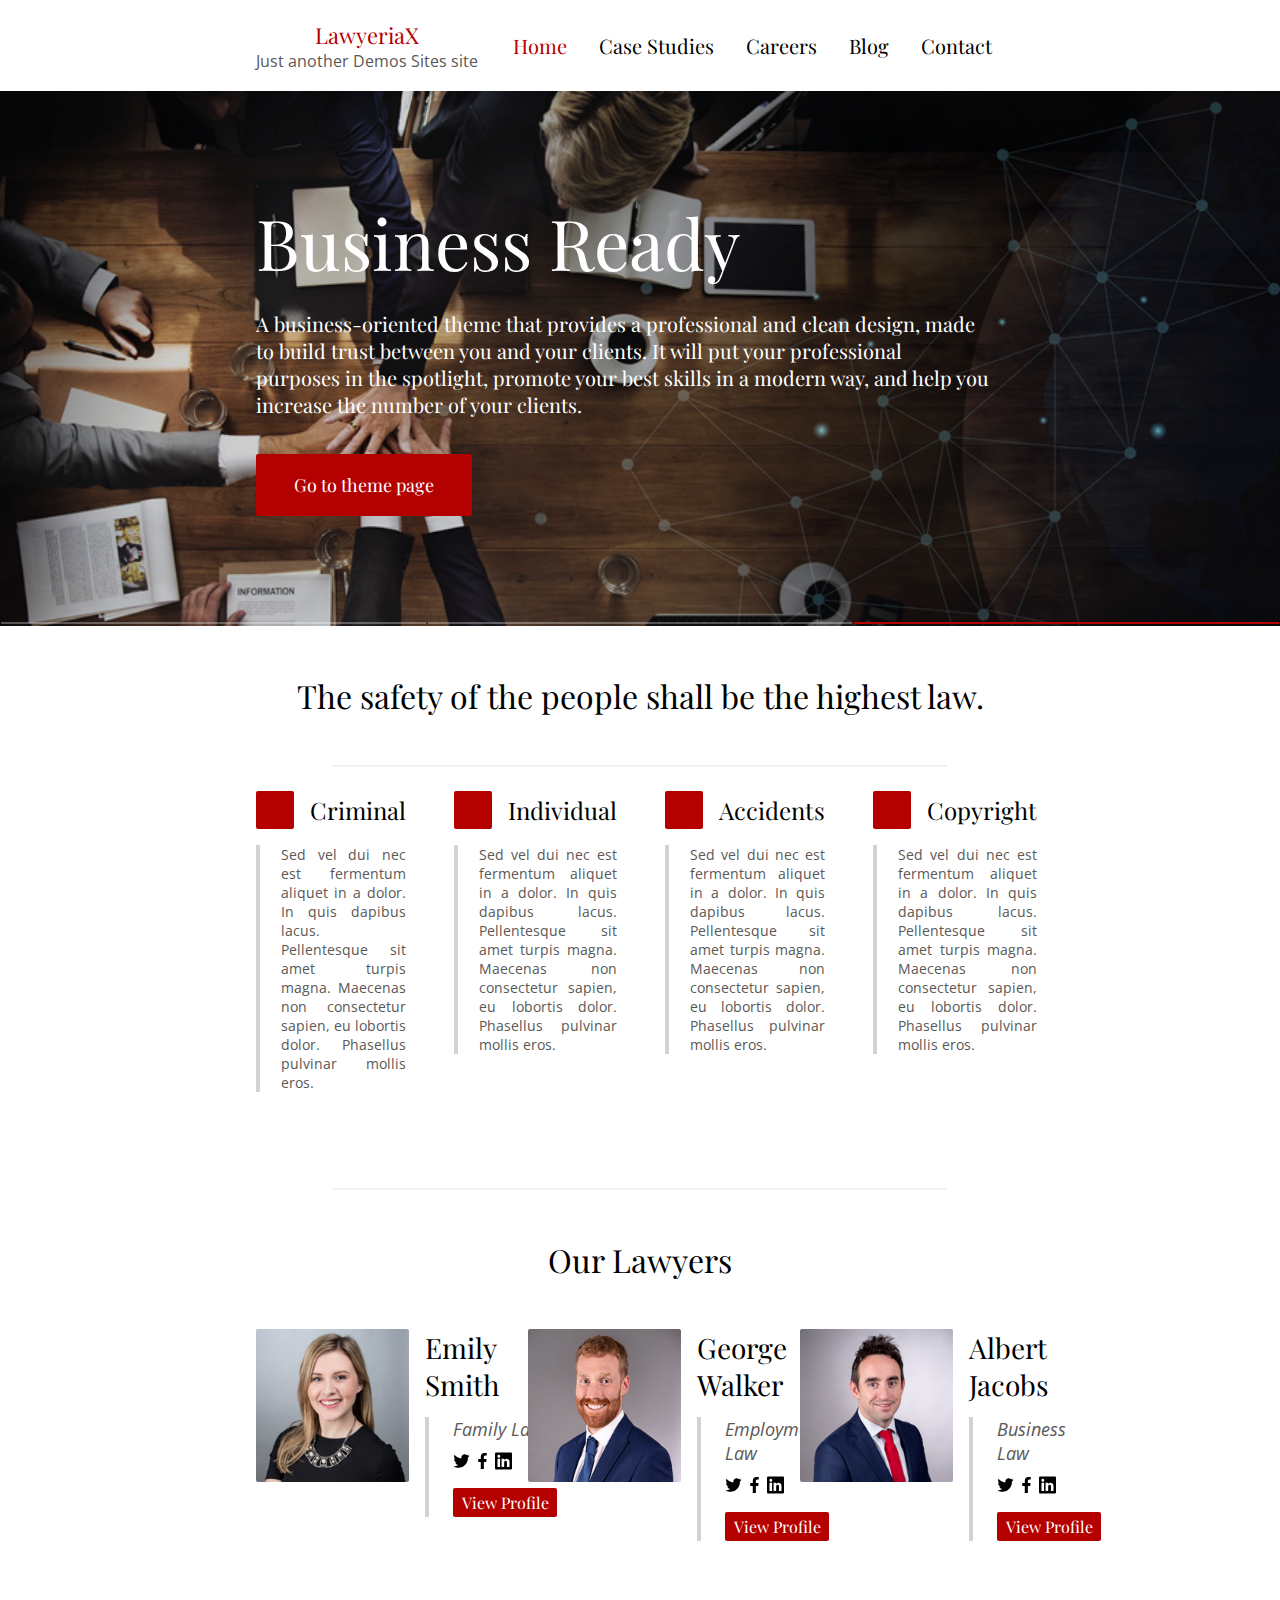
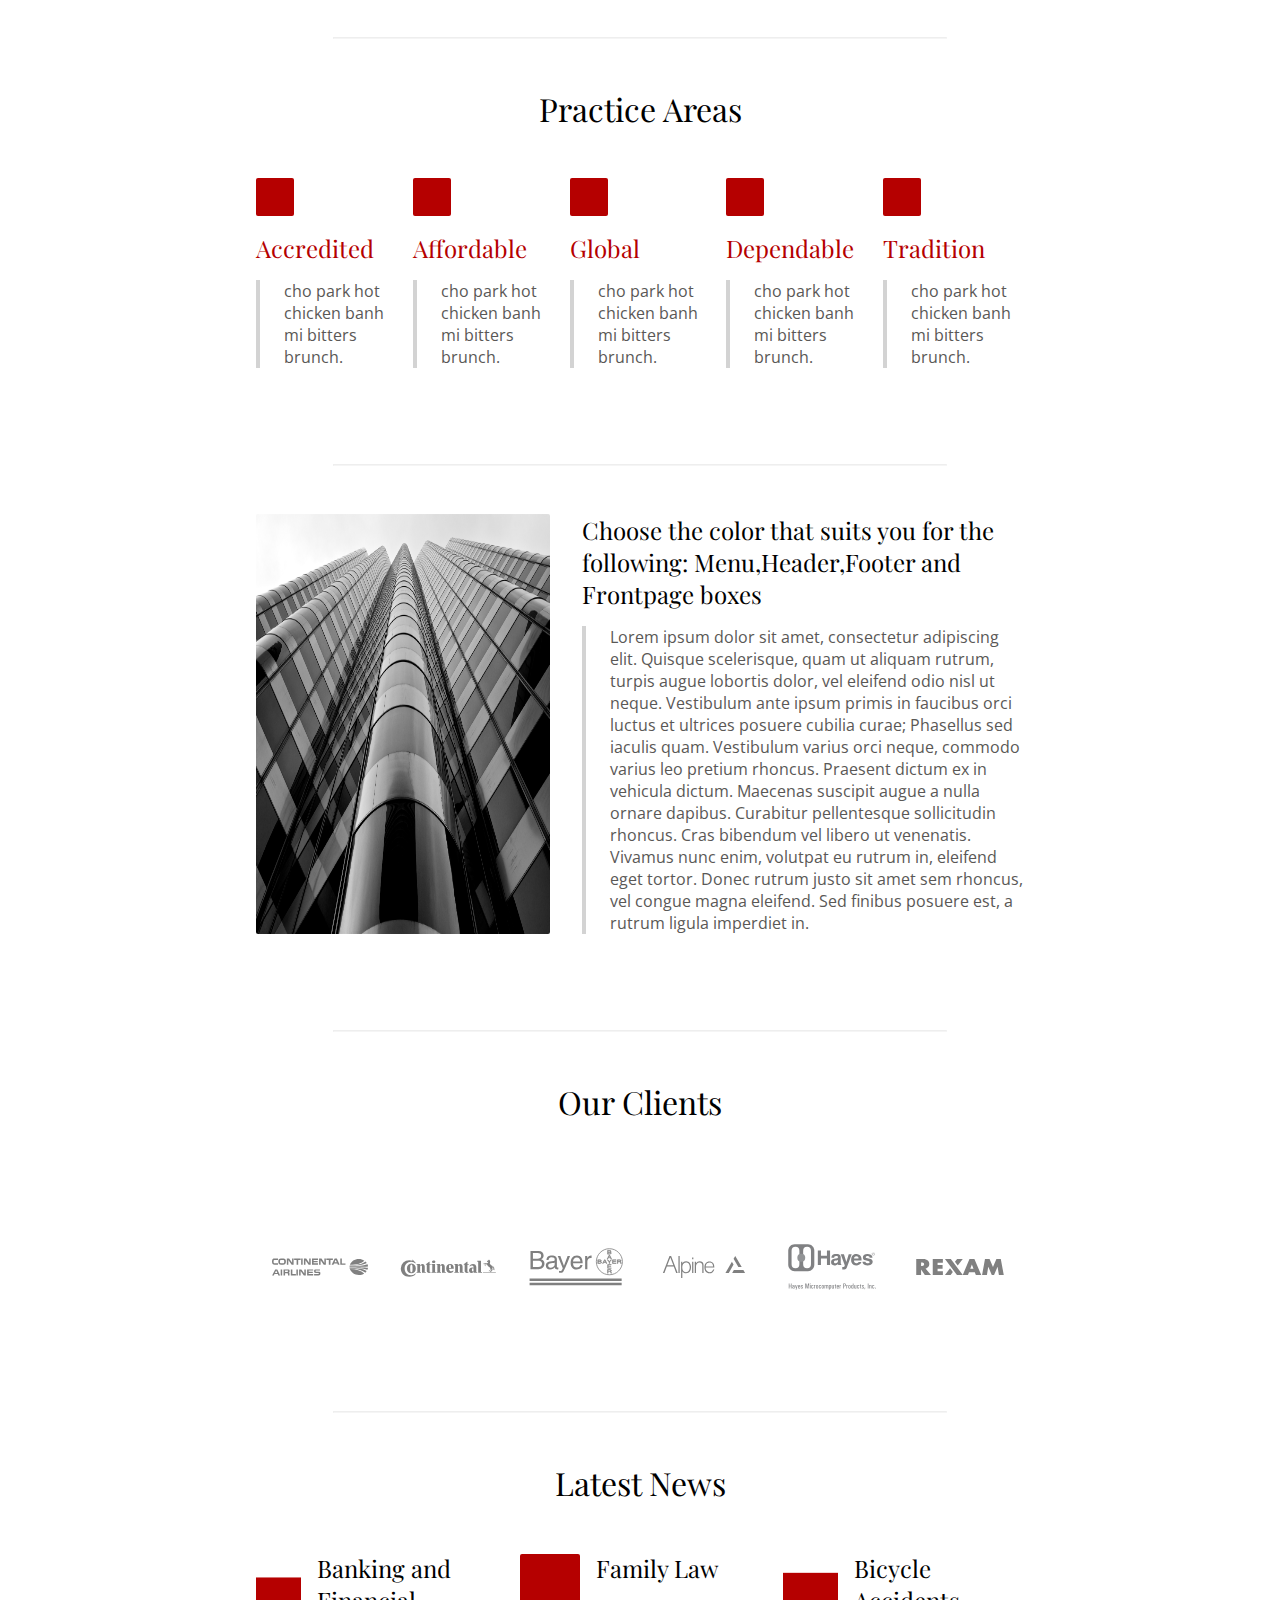
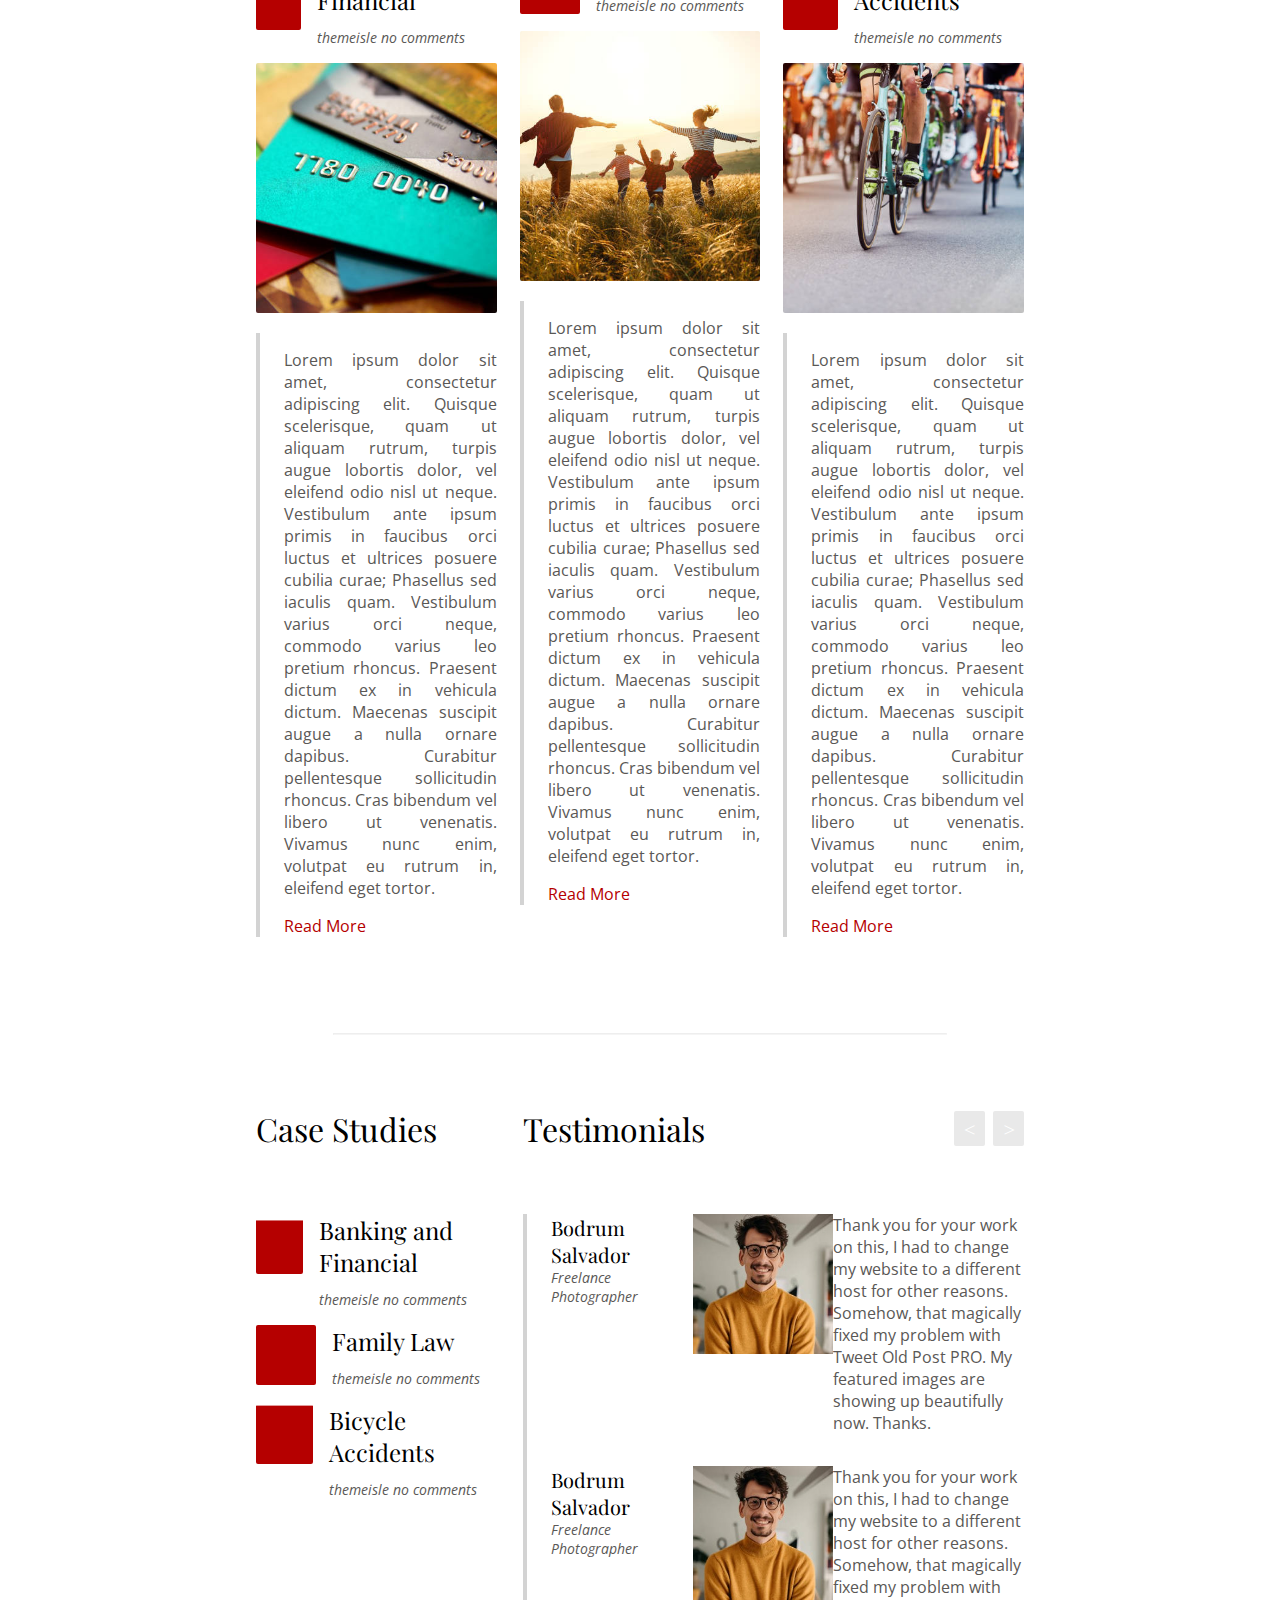
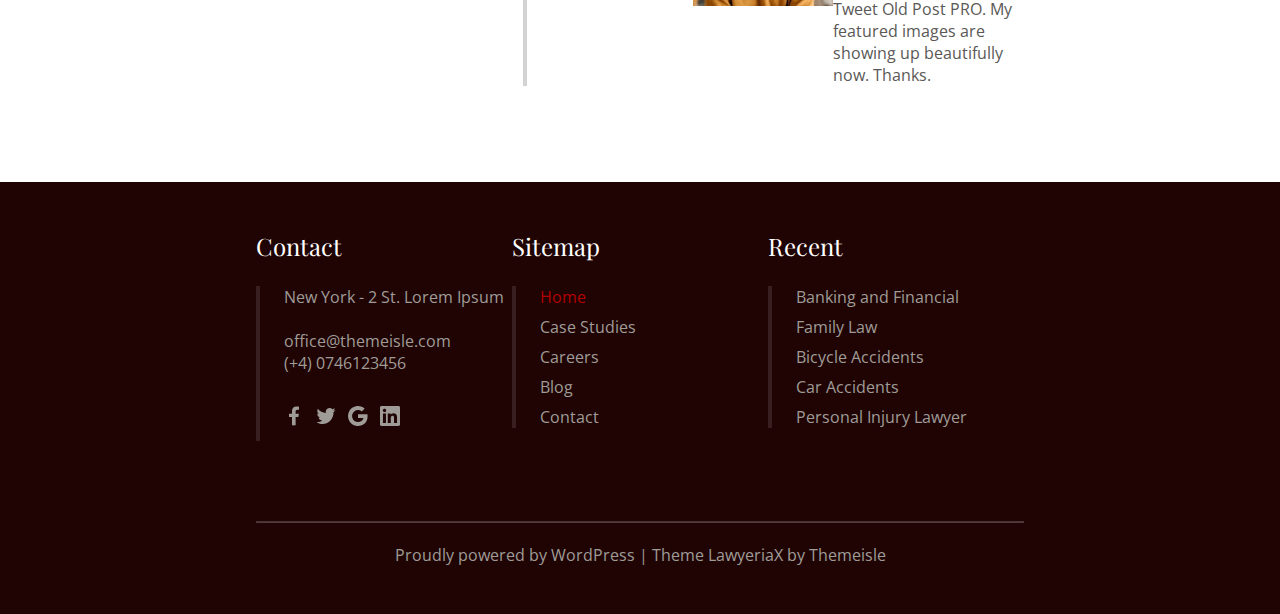
==== index.html @ dda29f8e "index ang blog page finished, starting with the contact page." ====
<!DOCTYPE html>
<html lang="en">
<head>
    <meta charset="UTF-8">
    <title>Home</title>
    <meta name="viewport" content="width=device-width, initial-scale=1.0">
    <link rel="stylesheet" href="./css/style.css">
    <link rel="stylesheet" href="./css/index.css">
    <link style="width: 16px; height: 16px;" rel="icon" type="image/x-icon" href="">

</head>
<body>
<header>
    <nav class="nav">
        <a href="./index.html">
            <div class="nav-logo">
                <p>LawyeriaX</p>
                <p>Just another Demos Sites site</p>
            </div>
        </a>
        <div class="nav-menu">
            <a class="current-page" href="#" ><p>Home</p></a>
            <a href="#"><p>Case Studies</p></a>
            <a href="#"><p>Careers</p></a>
            <a href="./blog.html"><p>Blog</p></a>
            <a href="./contact.html"><p>Contact</p></a>
        </div>
    </nav>
</header>
<main>
    <section class="jumbotron">
        <div class="jumbotron-description">
            <h1>Business Ready</h1>
            <p>A business-oriented theme that provides a professional and clean design, made</p>
            <p>to build trust between you and your clients. It will put your professional</p>
            <p>purposes in the spotlight, promote your best skills in a modern way, and help you</p>
            <p>increase the number of your clients.</p>
            <button type="button" class="btn-L-primary">Go to theme page</button>

        </div>
        <div class="slider">
            <span></span>
            <span></span>
            <span></span>
        </div>
    </section>
    <section class="part-one section prefixed-width">
        <h2>The safety of the people shall be the highest law.</h2>
        <hr>
        <div>
            <div class="part-one-child w-25">
                <div class="d-flex-row-1gap mb-1">
                    <svg width="38" height="38" viewBox="0 0 38 38" fill="none" xmlns="http://www.w3.org/2000/svg">
                        <rect width="38" height="38"/>
                    </svg>
                    <h3>Criminal</h3>
                </div>
                <p>Sed vel dui nec est fermentum aliquet in a dolor. In quis dapibus lacus. Pellentesque sit amet turpis magna. Maecenas non consectetur sapien, eu lobortis dolor. Phasellus pulvinar mollis eros.</p>
            </div>
            <div class="part-one-child w-25">
                <div class="d-flex-row-1gap mb-1">
                    <svg width="38" height="38" viewBox="0 0 38 38" fill="none" xmlns="http://www.w3.org/2000/svg">
                        <rect width="38" height="38"/>
                    </svg>
                    <h3>Individual</h3>
                </div>
                <p>Sed vel dui nec est fermentum aliquet in a dolor. In quis dapibus lacus. Pellentesque sit amet turpis magna. Maecenas non consectetur sapien, eu lobortis dolor. Phasellus pulvinar mollis eros.</p>
            </div>
            <div class="part-one-child w-25">
                <div class="d-flex-row-1gap mb-1">
                    <svg width="38" height="38" viewBox="0 0 38 38" fill="none" xmlns="http://www.w3.org/2000/svg">
                        <rect width="38" height="38"/>
                    </svg>
                    <h3>Accidents</h3>
                </div>
                <p>Sed vel dui nec est fermentum aliquet in a dolor. In quis dapibus lacus. Pellentesque sit amet turpis magna. Maecenas non consectetur sapien, eu lobortis dolor. Phasellus pulvinar mollis eros.</p>
            </div>
            <div class="part-one-child w-25">
                <div class="d-flex-row-1gap mb-1">
                    <svg width="38" height="38" viewBox="0 0 38 38" fill="none" xmlns="http://www.w3.org/2000/svg">
                        <rect width="38" height="38"/>
                    </svg>
                    <h3>Copyright</h3>
                </div>
                <p>Sed vel dui nec est fermentum aliquet in a dolor. In quis dapibus lacus. Pellentesque sit amet turpis magna. Maecenas non consectetur sapien, eu lobortis dolor. Phasellus pulvinar mollis eros.</p>
            </div>
        </div>
    </section>

    <section  class="part-two section prefixed-width">
        <hr>
        <h2>Our Lawyers</h2>
        <div>
            <div class="card">
                <img src="./img/profilePicsOfLawyers/Emily_Smith_(500x500).png" alt="">
                <div class="card-item">
                    <h3>Emily Smith</h3>
                    <div class="card-description">
                        <h4>Family Law</h4>
                        <div>
                            <svg width="17" height="40" viewBox="0 0 40 40" fill="none" xmlns="http://www.w3.org/2000/svg">
                                <path d="M35.095 11.9679C35.1105 12.3199 35.1105 12.6559 35.1105 13.0079C35.1259 23.68 27.2851 36 12.9464 36C8.7173 36 4.56539 34.736 1 32.368C1.61738 32.448 2.23477 32.48 2.85215 32.48C6.35581 32.48 9.76686 31.264 12.5297 29.008C9.19578 28.944 6.2632 26.688 5.24452 23.392C6.41755 23.632 7.62145 23.584 8.76361 23.248C5.13647 22.512 2.52803 19.1999 2.51259 15.3439C2.51259 15.3119 2.51259 15.2799 2.51259 15.2479C3.59301 15.8719 4.81235 16.2239 6.04712 16.2559C2.63607 13.8879 1.57108 9.16791 3.63932 5.4719C7.60601 10.5279 13.4403 13.5839 19.7067 13.9199C19.0739 11.1199 19.9383 8.17591 21.9602 6.1919C25.0934 3.13589 30.0325 3.2959 32.9959 6.54391C34.7401 6.1919 36.4224 5.5199 37.9504 4.5759C37.3639 6.44791 36.1446 8.03191 34.524 9.03991C36.0674 8.84791 37.58 8.41591 39 7.77591C37.9504 9.40791 36.6231 10.8159 35.095 11.9679Z" fill="black"/>
                            </svg>
                            <svg width="17" height="40" viewBox="0 0 40 40" fill="none" xmlns="http://www.w3.org/2000/svg">
                                <path d="M28.6895 22.2136L29.726 15.3883H23.242V10.9612C23.242 9.09345 24.1461 7.27184 27.0502 7.27184H30V1.46117C30 1.46117 27.3242 1 24.7671 1C19.4247 1 15.9361 4.26966 15.9361 10.1864V15.3883H10V22.2136H15.9361V38.7141C17.1279 38.9032 18.347 39 19.589 39C20.8311 39 22.0502 38.9032 23.242 38.7141V22.2136H28.6895Z" fill="black"/>
                            </svg>
                            <svg width="17" height="40" viewBox="0 0 40 40" fill="none" xmlns="http://www.w3.org/2000/svg">
                                <path d="M37.0472 0H2.95278C2.16965 0 1.4186 0.311096 0.864849 0.864849C0.311096 1.4186 0 2.16965 0 2.95278V37.0472C0 37.8303 0.311096 38.5814 0.864849 39.1352C1.4186 39.6889 2.16965 40 2.95278 40H37.0472C37.8303 40 38.5814 39.6889 39.1352 39.1352C39.6889 38.5814 40 37.8303 40 37.0472V2.95278C40 2.16965 39.6889 1.4186 39.1352 0.864849C38.5814 0.311096 37.8303 0 37.0472 0ZM11.9222 34.075H5.90833V14.9722H11.9222V34.075ZM8.91111 12.325C8.22894 12.3212 7.56319 12.1153 6.99789 11.7335C6.43259 11.3516 5.99307 10.8109 5.7348 10.1795C5.47652 9.54808 5.41108 8.85432 5.54672 8.18576C5.68236 7.5172 6.013 6.90379 6.49693 6.42297C6.98085 5.94214 7.59636 5.61544 8.26578 5.4841C8.9352 5.35276 9.62852 5.42266 10.2583 5.68498C10.888 5.9473 11.4259 6.39028 11.8041 6.95802C12.1823 7.52576 12.3839 8.19282 12.3833 8.875C12.3898 9.33172 12.3042 9.78506 12.1317 10.208C11.9592 10.6309 11.7033 11.0148 11.3793 11.3368C11.0553 11.6587 10.6697 11.9121 10.2457 12.0819C9.82167 12.2517 9.36778 12.3344 8.91111 12.325ZM34.0889 34.0917H28.0778V23.6556C28.0778 20.5778 26.7694 19.6278 25.0806 19.6278C23.2972 19.6278 21.5472 20.9722 21.5472 23.7333V34.0917H15.5333V14.9861H21.3167V17.6333H21.3944C21.975 16.4583 24.0083 14.45 27.1111 14.45C30.4667 14.45 34.0917 16.4417 34.0917 22.275L34.0889 34.0917Z" fill="black"/>
                            </svg>
                        </div>
                        <button type="button" class="btn-primary">View Profile</button>
                    </div>
                </div>
            </div>
            <div  class="card">
                <img src="./img/profilePicsOfLawyers/Andrew_Davison_(500x500).png" alt="">
                <div class="card-item">
                    <h3>George Walker</h3>
                    <div class="card-description">
                        <h4>Employment Law</h4>
                        <div>
                            <svg width="17" height="40" viewBox="0 0 40 40" fill="none" xmlns="http://www.w3.org/2000/svg">
                                <path d="M35.095 11.9679C35.1105 12.3199 35.1105 12.6559 35.1105 13.0079C35.1259 23.68 27.2851 36 12.9464 36C8.7173 36 4.56539 34.736 1 32.368C1.61738 32.448 2.23477 32.48 2.85215 32.48C6.35581 32.48 9.76686 31.264 12.5297 29.008C9.19578 28.944 6.2632 26.688 5.24452 23.392C6.41755 23.632 7.62145 23.584 8.76361 23.248C5.13647 22.512 2.52803 19.1999 2.51259 15.3439C2.51259 15.3119 2.51259 15.2799 2.51259 15.2479C3.59301 15.8719 4.81235 16.2239 6.04712 16.2559C2.63607 13.8879 1.57108 9.16791 3.63932 5.4719C7.60601 10.5279 13.4403 13.5839 19.7067 13.9199C19.0739 11.1199 19.9383 8.17591 21.9602 6.1919C25.0934 3.13589 30.0325 3.2959 32.9959 6.54391C34.7401 6.1919 36.4224 5.5199 37.9504 4.5759C37.3639 6.44791 36.1446 8.03191 34.524 9.03991C36.0674 8.84791 37.58 8.41591 39 7.77591C37.9504 9.40791 36.6231 10.8159 35.095 11.9679Z" fill="black"/>
                            </svg>
                            <svg width="17" height="40" viewBox="0 0 40 40" fill="none" xmlns="http://www.w3.org/2000/svg">
                                <path d="M28.6895 22.2136L29.726 15.3883H23.242V10.9612C23.242 9.09345 24.1461 7.27184 27.0502 7.27184H30V1.46117C30 1.46117 27.3242 1 24.7671 1C19.4247 1 15.9361 4.26966 15.9361 10.1864V15.3883H10V22.2136H15.9361V38.7141C17.1279 38.9032 18.347 39 19.589 39C20.8311 39 22.0502 38.9032 23.242 38.7141V22.2136H28.6895Z" fill="black"/>
                            </svg>
                            <svg width="17" height="40" viewBox="0 0 40 40" fill="none" xmlns="http://www.w3.org/2000/svg">
                                <path d="M37.0472 0H2.95278C2.16965 0 1.4186 0.311096 0.864849 0.864849C0.311096 1.4186 0 2.16965 0 2.95278V37.0472C0 37.8303 0.311096 38.5814 0.864849 39.1352C1.4186 39.6889 2.16965 40 2.95278 40H37.0472C37.8303 40 38.5814 39.6889 39.1352 39.1352C39.6889 38.5814 40 37.8303 40 37.0472V2.95278C40 2.16965 39.6889 1.4186 39.1352 0.864849C38.5814 0.311096 37.8303 0 37.0472 0ZM11.9222 34.075H5.90833V14.9722H11.9222V34.075ZM8.91111 12.325C8.22894 12.3212 7.56319 12.1153 6.99789 11.7335C6.43259 11.3516 5.99307 10.8109 5.7348 10.1795C5.47652 9.54808 5.41108 8.85432 5.54672 8.18576C5.68236 7.5172 6.013 6.90379 6.49693 6.42297C6.98085 5.94214 7.59636 5.61544 8.26578 5.4841C8.9352 5.35276 9.62852 5.42266 10.2583 5.68498C10.888 5.9473 11.4259 6.39028 11.8041 6.95802C12.1823 7.52576 12.3839 8.19282 12.3833 8.875C12.3898 9.33172 12.3042 9.78506 12.1317 10.208C11.9592 10.6309 11.7033 11.0148 11.3793 11.3368C11.0553 11.6587 10.6697 11.9121 10.2457 12.0819C9.82167 12.2517 9.36778 12.3344 8.91111 12.325ZM34.0889 34.0917H28.0778V23.6556C28.0778 20.5778 26.7694 19.6278 25.0806 19.6278C23.2972 19.6278 21.5472 20.9722 21.5472 23.7333V34.0917H15.5333V14.9861H21.3167V17.6333H21.3944C21.975 16.4583 24.0083 14.45 27.1111 14.45C30.4667 14.45 34.0917 16.4417 34.0917 22.275L34.0889 34.0917Z" fill="black"/>
                            </svg>
                        </div>
                        <button type="button" class="btn-primary">View Profile</button>
                    </div>
                </div>
            </div>
            <div class="card">
                <img src="./img/profilePicsOfLawyers/John_Dugdale_(500x500).png" alt="">
                <div class="card-item">
                    <h3>Albert Jacobs</h3>
                    <div class="card-description">
                        <h4>Business Law</h4>
                        <div>
                            <svg width="17" height="40" viewBox="0 0 40 40" fill="none" xmlns="http://www.w3.org/2000/svg">
                                <path d="M35.095 11.9679C35.1105 12.3199 35.1105 12.6559 35.1105 13.0079C35.1259 23.68 27.2851 36 12.9464 36C8.7173 36 4.56539 34.736 1 32.368C1.61738 32.448 2.23477 32.48 2.85215 32.48C6.35581 32.48 9.76686 31.264 12.5297 29.008C9.19578 28.944 6.2632 26.688 5.24452 23.392C6.41755 23.632 7.62145 23.584 8.76361 23.248C5.13647 22.512 2.52803 19.1999 2.51259 15.3439C2.51259 15.3119 2.51259 15.2799 2.51259 15.2479C3.59301 15.8719 4.81235 16.2239 6.04712 16.2559C2.63607 13.8879 1.57108 9.16791 3.63932 5.4719C7.60601 10.5279 13.4403 13.5839 19.7067 13.9199C19.0739 11.1199 19.9383 8.17591 21.9602 6.1919C25.0934 3.13589 30.0325 3.2959 32.9959 6.54391C34.7401 6.1919 36.4224 5.5199 37.9504 4.5759C37.3639 6.44791 36.1446 8.03191 34.524 9.03991C36.0674 8.84791 37.58 8.41591 39 7.77591C37.9504 9.40791 36.6231 10.8159 35.095 11.9679Z" fill="black"/>
                            </svg>
                            <svg width="17" height="40" viewBox="0 0 40 40" fill="none" xmlns="http://www.w3.org/2000/svg">
                                <path d="M28.6895 22.2136L29.726 15.3883H23.242V10.9612C23.242 9.09345 24.1461 7.27184 27.0502 7.27184H30V1.46117C30 1.46117 27.3242 1 24.7671 1C19.4247 1 15.9361 4.26966 15.9361 10.1864V15.3883H10V22.2136H15.9361V38.7141C17.1279 38.9032 18.347 39 19.589 39C20.8311 39 22.0502 38.9032 23.242 38.7141V22.2136H28.6895Z" fill="black"/>
                            </svg>
                            <svg width="17" height="40" viewBox="0 0 40 40" fill="none" xmlns="http://www.w3.org/2000/svg">
                                <path d="M37.0472 0H2.95278C2.16965 0 1.4186 0.311096 0.864849 0.864849C0.311096 1.4186 0 2.16965 0 2.95278V37.0472C0 37.8303 0.311096 38.5814 0.864849 39.1352C1.4186 39.6889 2.16965 40 2.95278 40H37.0472C37.8303 40 38.5814 39.6889 39.1352 39.1352C39.6889 38.5814 40 37.8303 40 37.0472V2.95278C40 2.16965 39.6889 1.4186 39.1352 0.864849C38.5814 0.311096 37.8303 0 37.0472 0ZM11.9222 34.075H5.90833V14.9722H11.9222V34.075ZM8.91111 12.325C8.22894 12.3212 7.56319 12.1153 6.99789 11.7335C6.43259 11.3516 5.99307 10.8109 5.7348 10.1795C5.47652 9.54808 5.41108 8.85432 5.54672 8.18576C5.68236 7.5172 6.013 6.90379 6.49693 6.42297C6.98085 5.94214 7.59636 5.61544 8.26578 5.4841C8.9352 5.35276 9.62852 5.42266 10.2583 5.68498C10.888 5.9473 11.4259 6.39028 11.8041 6.95802C12.1823 7.52576 12.3839 8.19282 12.3833 8.875C12.3898 9.33172 12.3042 9.78506 12.1317 10.208C11.9592 10.6309 11.7033 11.0148 11.3793 11.3368C11.0553 11.6587 10.6697 11.9121 10.2457 12.0819C9.82167 12.2517 9.36778 12.3344 8.91111 12.325ZM34.0889 34.0917H28.0778V23.6556C28.0778 20.5778 26.7694 19.6278 25.0806 19.6278C23.2972 19.6278 21.5472 20.9722 21.5472 23.7333V34.0917H15.5333V14.9861H21.3167V17.6333H21.3944C21.975 16.4583 24.0083 14.45 27.1111 14.45C30.4667 14.45 34.0917 16.4417 34.0917 22.275L34.0889 34.0917Z" fill="black"/>
                            </svg>
                        </div>
                        <button type="button" class="btn-primary">View Profile</button>
                    </div>
            </div>
            </div>
        </div>
    </section>
    <section class="part-three section prefixed-width">
        <hr>
        <h2>Practice Areas</h2>
        <div class="card">
            <div>
                <svg width="38" height="38" viewBox="0 0 38 38" fill="none" xmlns="http://www.w3.org/2000/svg">
                    <rect width="38" height="38"/>
                </svg>
                <h3>Accredited</h3>
                <p>cho park hot chicken banh mi bitters brunch.</p>
            </div>
            <div>
                <svg width="38" height="38" viewBox="0 0 38 38" fill="none" xmlns="http://www.w3.org/2000/svg">
                    <rect width="38" height="38"/>
                </svg>
                <h3>Affordable</h3>
                <p>cho park hot chicken banh mi bitters brunch.</p>
            </div>
            <div>
                <svg width="38" height="38" viewBox="0 0 38 38" fill="none" xmlns="http://www.w3.org/2000/svg">
                    <rect width="38" height="38"/>
                </svg>
                <h3>Global</h3>
                <p>cho park hot chicken banh mi bitters brunch.</p>
            </div>
            <div>
                <svg width="38" height="38" viewBox="0 0 38 38" fill="none" xmlns="http://www.w3.org/2000/svg">
                    <rect width="38" height="38"/>
                </svg>
                <h3>Dependable</h3>
                <p>cho park hot chicken banh mi bitters brunch.</p>
            </div>
            <div>
                <svg width="38" height="38" viewBox="0 0 38 38" fill="none" xmlns="http://www.w3.org/2000/svg">
                    <rect width="38" height="38"/>
                </svg>
                <h3>Tradition</h3>
                <p>cho park hot chicken banh mi bitters brunch.</p>
            </div>
        </div>

    </section>
    <section class="part-four section prefixed-width">
        <hr>
        <div>
            <div class="card-item">
                <img src="./img/black-and-white-architecture-structure-white-glass-perspective-942973-pxhere.com.jpg" alt="">
            </div>
            <div class="card-description">
                <h3>Choose the color that suits you for the following: Menu,Header,Footer and Frontpage boxes</h3>
                <p>Lorem ipsum dolor sit amet, consectetur adipiscing elit. Quisque scelerisque, quam ut aliquam rutrum, turpis augue lobortis dolor, vel eleifend odio nisl ut neque. Vestibulum ante ipsum primis in faucibus orci luctus et ultrices posuere cubilia curae; Phasellus sed iaculis quam. Vestibulum varius orci neque, commodo varius leo pretium rhoncus. Praesent dictum ex in vehicula dictum. Maecenas suscipit augue a nulla ornare dapibus. Curabitur pellentesque sollicitudin rhoncus. Cras bibendum vel libero ut venenatis. Vivamus nunc enim, volutpat eu rutrum in, eleifend eget tortor. Donec rutrum justo sit amet sem rhoncus, vel congue magna eleifend. Sed finibus posuere est, a rutrum ligula imperdiet in.</p>
            </div>
        </div>
    </section>
    <section class="part-five section prefixed-width">
        <hr>
        <h2>Our Clients</h2>
        <div>
            <object title="logo1"  data="./img/logos/continental-airlines-logo.svg"></object>
            <object title="logo2"  data="./img/logos/continental-6.svg"></object>
            <object title="logo3"  data="./img/logos/bayer-4.svg"></object>
            <object title="logo4"  data="./img/logos/alpine-63367.svg"></object>
            <object title="logo5"  data="./img/logos/hayes.svg"></object>
            <object title="logo6"  data="./img/logos/rexam-1.svg"></object>
        </div>
    </section>
    <section class="part-six section prefixed-width">
        <hr>
        <h2>Latest News</h2>
        <div>
            <div class="card">
                <div class="card-item">
                    <svg width="60" height="60" viewBox="0 0 38 38" fill="none" xmlns="http://www.w3.org/2000/svg">
                        <rect width="70" height="70"/>
                    </svg>
                    <div>
                        <h3>Banking and Financial</h3>
                        <p>themeisle no comments</p>
                    </div>
                </div>
                <div class="card-description">
                    <img src="./img/credit-card.jpg"  alt="">
                    <div>
                        <p>Lorem ipsum dolor sit amet, consectetur adipiscing elit. Quisque scelerisque, quam ut aliquam
                            rutrum, turpis augue lobortis dolor, vel eleifend odio nisl ut neque. Vestibulum ante ipsum
                            primis in faucibus orci luctus et ultrices posuere cubilia curae; Phasellus sed iaculis quam.
                            Vestibulum varius orci neque, commodo varius leo pretium rhoncus. Praesent dictum ex in
                            vehicula dictum. Maecenas suscipit augue a nulla ornare dapibus. Curabitur pellentesque
                            sollicitudin rhoncus. Cras bibendum vel libero ut venenatis. Vivamus nunc enim, volutpat
                            eu rutrum in, eleifend eget tortor.</p>
                        <a href="#" >Read More</a>
                    </div>
                </div>
            </div>
            <div class="card">
                <div class="card-item">
                    <svg width="60" height="60" viewBox="0 0 38 38" fill="none" xmlns="http://www.w3.org/2000/svg">
                        <rect width="70" height="70"/>
                    </svg>
                    <div>
                        <h3>Family Law</h3>
                        <p>themeisle no comments</p>
                    </div>
                </div>
                <div class="card-description">
                    <img src="./img/family-sunset.jpg"  alt="">
                    <div>
                        <p>Lorem ipsum dolor sit amet, consectetur adipiscing elit. Quisque scelerisque, quam ut aliquam
                            rutrum, turpis augue lobortis dolor, vel eleifend odio nisl ut neque. Vestibulum ante ipsum
                            primis in faucibus orci luctus et ultrices posuere cubilia curae; Phasellus sed iaculis quam.
                            Vestibulum varius orci neque, commodo varius leo pretium rhoncus. Praesent dictum ex in
                            vehicula dictum. Maecenas suscipit augue a nulla ornare dapibus. Curabitur pellentesque
                            sollicitudin rhoncus. Cras bibendum vel libero ut venenatis. Vivamus nunc enim, volutpat
                            eu rutrum in, eleifend eget tortor.</p>
                        <a href="#" >Read More</a>
                    </div>
                </div>
            </div>
            <div class="card">
                <div class="card-item">
                    <svg width="60" height="60" viewBox="0 0 38 38" fill="none" xmlns="http://www.w3.org/2000/svg">
                        <rect width="70" height="70"/>
                    </svg>
                    <div>
                        <h3>Bicycle Accidents</h3>
                        <p>themeisle no comments</p>
                    </div>
                </div>
                <div class="card-description">
                    <img src="./img/bicycle.jpg"  alt="">
                    <div>
                        <p>Lorem ipsum dolor sit amet, consectetur adipiscing elit. Quisque scelerisque, quam ut aliquam
                            rutrum, turpis augue lobortis dolor, vel eleifend odio nisl ut neque. Vestibulum ante ipsum
                            primis in faucibus orci luctus et ultrices posuere cubilia curae; Phasellus sed iaculis quam.
                            Vestibulum varius orci neque, commodo varius leo pretium rhoncus. Praesent dictum ex in
                            vehicula dictum. Maecenas suscipit augue a nulla ornare dapibus. Curabitur pellentesque
                            sollicitudin rhoncus. Cras bibendum vel libero ut venenatis. Vivamus nunc enim, volutpat
                            eu rutrum in, eleifend eget tortor.</p>
                        <a href="#" >Read More</a>
                    </div>
                </div>
            </div>
        </div>
    </section>
    <section class="part-seven section prefixed-width">
        <hr>
        <div>
            <div class="case-studies">
                <h2>Case Studies</h2>
                <div class="card-item">
                    <svg width="60" height="60" viewBox="0 0 38 38" fill="none" xmlns="http://www.w3.org/2000/svg">
                        <rect width="70" height="70"/>
                    </svg>
                    <div>
                        <h3>Banking and Financial</h3>
                        <p>themeisle no comments</p>
                    </div>
                </div>
                <div class="card-item">
                    <svg width="60" height="60" viewBox="0 0 38 38" fill="none" xmlns="http://www.w3.org/2000/svg">
                        <rect width="70" height="70"/>
                    </svg>
                    <div>
                        <h3>Family Law</h3>
                        <p>themeisle no comments</p>
                    </div>
                </div>
                <div class="card-item">
                    <svg width="60" height="60" viewBox="0 0 38 38" fill="none" xmlns="http://www.w3.org/2000/svg">
                        <rect width="70" height="70"/>
                    </svg>
                    <div>
                        <h3>Bicycle Accidents</h3>
                        <p>themeisle no comments</p>
                    </div>
                </div>
            </div>
            <div class="testimonials">
                <div class="testimonials-title">
                    <h2>Testimonials</h2>
                    <div>
                        <span>
                            <span><</span>
                        </span>
                        <span>
                            <span>></span>
                        </span>
                    </div>
                </div>
                <div class="testimonial">
                    <div class="testimonial-child">
                        <div class="testimonials-description">
                            <h3>Bodrum Salvador</h3>
                            <p>Freelance Photographer</p>
                        </div>
                        <img src="./img/photographer1.jpg" alt="">
                        <p>Thank you for your work on this, I had to change my
                            website to a different host for other reasons. Somehow,
                            that magically fixed my problem with Tweet Old Post PRO.
                            My featured images are showing up beautifully now.
                            Thanks.
                        </p>
                    </div>
                    <div class="testimonial-child">
                        <div class="testimonials-description">
                            <h3>Bodrum Salvador</h3>
                            <p>Freelance Photographer</p>
                        </div>
                        <img src="./img/photographer1.jpg" alt="">
                        <p>Thank you for your work on this, I had to change my
                            website to a different host for other reasons. Somehow,
                            that magically fixed my problem with Tweet Old Post PRO.
                            My featured images are showing up beautifully now.
                            Thanks.
                        </p>
                    </div>
                </div>

            </div>
        </div>

    </section>
</main>
<footer>
    <div class="footer">
        <div class="contact">
            <h2>Contact</h2>
            <div class="info">
                <p>New York - 2 St. Lorem Ipsum</p>
                <br>
                <p>office@themeisle.com</p>
                <p>(+4) 0746123456</p>
                <br>
                <div>
                    <svg width="40" height="40" viewBox="0 0 40 40" fill="none" xmlns="http://www.w3.org/2000/svg">
                        <path d="M28.6895 22.2136L29.726 15.3883H23.242V10.9612C23.242 9.09345 24.1461 7.27184 27.0502 7.27184H30V1.46117C30 1.46117 27.3242 1 24.7671 1C19.4247 1 15.9361 4.26966 15.9361 10.1864V15.3883H10V22.2136H15.9361V38.7141C17.1279 38.9032 18.347 39 19.589 39C20.8311 39 22.0502 38.9032 23.242 38.7141V22.2136H28.6895Z" fill="#9f9c98"/>
                    </svg>
                    <svg width="40" height="40" viewBox="0 0 40 40" fill="none" xmlns="http://www.w3.org/2000/svg">
                        <path d="M35.095 11.9679C35.1105 12.3199 35.1105 12.6559 35.1105 13.0079C35.1259 23.68 27.2851 36 12.9464 36C8.7173 36 4.56539 34.736 1 32.368C1.61738 32.448 2.23477 32.48 2.85215 32.48C6.35581 32.48 9.76686 31.264 12.5297 29.008C9.19578 28.944 6.2632 26.688 5.24452 23.392C6.41755 23.632 7.62145 23.584 8.76361 23.248C5.13647 22.512 2.52803 19.1999 2.51259 15.3439C2.51259 15.3119 2.51259 15.2799 2.51259 15.2479C3.59301 15.8719 4.81235 16.2239 6.04712 16.2559C2.63607 13.8879 1.57108 9.16791 3.63932 5.4719C7.60601 10.5279 13.4403 13.5839 19.7067 13.9199C19.0739 11.1199 19.9383 8.17591 21.9602 6.1919C25.0934 3.13589 30.0325 3.2959 32.9959 6.54391C34.7401 6.1919 36.4224 5.5199 37.9504 4.5759C37.3639 6.44791 36.1446 8.03191 34.524 9.03991C36.0674 8.84791 37.58 8.41591 39 7.77591C37.9504 9.40792 36.6231 10.8159 35.095 11.9679Z" fill="#9f9c98"/>
                    </svg>
                    <svg width="40" height="40" viewBox="0 0 40 40" fill="none" xmlns="http://www.w3.org/2000/svg">
                        <path fill-rule="evenodd" clip-rule="evenodd" d="M39.2 20.4546C39.2 19.0364 39.0727 17.6727 38.8364 16.3636H20V24.1H30.7636C30.3 26.6 28.8909 28.7182 26.7727 30.1364V35.1546H33.2364C37.0182 31.6727 39.2 26.5455 39.2 20.4546Z" fill="#9f9c98"/>
                        <path fill-rule="evenodd" clip-rule="evenodd" d="M20 40C25.4 40 29.9273 38.2091 33.2364 35.1545L26.7727 30.1364C24.9818 31.3364 22.6909 32.0454 20 32.0454C14.7909 32.0454 10.3818 28.5273 8.80909 23.8H2.12727V28.9818C5.41818 35.5182 12.1818 40 20 40Z" fill="#9f9c98"/>
                        <path fill-rule="evenodd" clip-rule="evenodd" d="M8.80909 23.8C8.40909 22.6 8.18182 21.3182 8.18182 20C8.18182 18.6818 8.40909 17.4 8.80909 16.2V11.0182H2.12727C0.772727 13.7182 0 16.7727 0 20C0 23.2273 0.772727 26.2818 2.12727 28.9818L8.80909 23.8Z" fill="#9f9c98"/>
                        <path fill-rule="evenodd" clip-rule="evenodd" d="M20 7.95455C22.9364 7.95455 25.5727 8.96364 27.6455 10.9455L33.3818 5.20909C29.9182 1.98182 25.3909 0 20 0C12.1818 0 5.41818 4.48182 2.12727 11.0182L8.80909 16.2C10.3818 11.4727 14.7909 7.95455 20 7.95455Z" fill="#9f9c98"/>
                    </svg>
                    <svg width="40" height="40" viewBox="0 0 40 40" fill="none" xmlns="http://www.w3.org/2000/svg">
                        <path d="M37.0472 0H2.95278C2.16965 0 1.4186 0.311096 0.864849 0.864849C0.311096 1.4186 0 2.16965 0 2.95278V37.0472C0 37.8303 0.311096 38.5814 0.864849 39.1352C1.4186 39.6889 2.16965 40 2.95278 40H37.0472C37.8303 40 38.5814 39.6889 39.1352 39.1352C39.6889 38.5814 40 37.8303 40 37.0472V2.95278C40 2.16965 39.6889 1.4186 39.1352 0.864849C38.5814 0.311096 37.8303 0 37.0472 0ZM11.9222 34.075H5.90833V14.9722H11.9222V34.075ZM8.91111 12.325C8.22894 12.3212 7.56319 12.1153 6.99789 11.7335C6.43259 11.3516 5.99307 10.8109 5.7348 10.1795C5.47652 9.54808 5.41108 8.85432 5.54672 8.18576C5.68236 7.5172 6.013 6.90379 6.49693 6.42297C6.98085 5.94214 7.59636 5.61544 8.26578 5.4841C8.9352 5.35276 9.62852 5.42266 10.2583 5.68498C10.888 5.9473 11.4259 6.39028 11.8041 6.95802C12.1823 7.52576 12.3839 8.19282 12.3833 8.875C12.3898 9.33172 12.3042 9.78506 12.1317 10.208C11.9592 10.6309 11.7033 11.0148 11.3793 11.3368C11.0553 11.6587 10.6697 11.9121 10.2457 12.0819C9.82167 12.2517 9.36778 12.3344 8.91111 12.325ZM34.0889 34.0917H28.0778V23.6556C28.0778 20.5778 26.7694 19.6278 25.0806 19.6278C23.2972 19.6278 21.5472 20.9722 21.5472 23.7333V34.0917H15.5333V14.9861H21.3167V17.6333H21.3944C21.975 16.4583 24.0083 14.45 27.1111 14.45C30.4667 14.45 34.0917 16.4417 34.0917 22.275L34.0889 34.0917Z" fill="#9f9c98"/>
                    </svg>

                </div>
            </div>
        </div>
        <div class="sitemap">
            <h2>Sitemap</h2>
            <div class="info">
                <a href="./index.html" class="current-page">Home</a>
                <a href="#">Case Studies</a>
                <a href="#">Careers</a>
                <a href="./blog.html">Blog</a>
                <a href="./contact.html">Contact</a>
            </div>
        </div>
        <div class="recent">
            <h2>Recent</h2>
            <div class="info">
                <a href="./blog.html#banking-financial">Banking and Financial</a>
                <a href="./blog.html#family-law">Family Law</a>
                <a href="./blog.html#bicycle-accidents">Bicycle Accidents</a>
                <a href="./blog.html#car-accidents">Car Accidents</a>
                <a href="./blog.html#personal-injury-law">Personal Injury Lawyer</a>
            </div>
        </div>

    </div>
    <div class="credits">
        <hr>
        <br>
        <p>Proudly powered by WordPress | Theme LawyeriaX by Themeisle</p>
    </div>
</footer>
</body>
</html>
---- css/style.css ----
@import url('https://fonts.googleapis.com/css2?family=Playfair+Display:ital@0;1&display=swap');

@import url('https://fonts.googleapis.com/css2?family=Open+Sans&family=Playfair+Display:ital@1&display=swap');


:root{
    --primary-color : #b50000;
    --gray: #5a5856;
    --slider-secondary-color:#ffffff4d;
    --footer-bg-color : #200403;
    --light-gray : #E9E9E9;
    --color-footer : #9f9c98;
    --border-color-footer: #381e1f;
}
html{
    font-family: 'Playfair Display', serif;
    font-weight: normal;
    scroll-behavior: smooth;
}
* {
    margin: 0;
    padding: 0;
    box-sizing: border-box;
}

h1,h2,h3,h4{
    font-family: 'Playfair Display', serif;
    font-weight: normal;
}

body{
    width: 100%;
    margin: 0 auto;
    display: flex;
    min-height: 100vh;
    flex-direction: column;
}
hr{
    border-color: #7a7a7a12;
}

a{
    color: var(--primary-color);
}

li{
    padding: 0;
    margin: 0;
    list-style: none;
}

header{
    box-shadow: 0 0 0.5rem rgb(83 78 76 / 50%);
}
.nav{
    width: 60%;
    margin: 0 auto;
    display: flex;
    flex-direction: row;
    align-items: center;
    justify-content: space-between;

}


.nav a{
    text-decoration: none;
    color: unset;
    padding: 0;
    margin: 0;
}

.nav a:hover{
    color: var(--primary-color);
}



.nav-menu{
    margin: 1em;
    display: flex;
    flex-direction: row;
}
.nav-menu a{
    margin: 1em;
}
.nav-menu p {
    margin: 0;
    padding: 0;
    font-size: 20px;
}

.nav-logo{
    display: flex;
    flex-direction: column;
    align-items: center;
}
.nav-logo p{
    margin: 0;
    padding: 0;
}
.nav-logo p:nth-child(2){
    font-family: 'Open Sans', sans-serif !important;
    color: var(--gray);
}
.nav-logo p:nth-child(1){
    font-size: 22px;
    color: var(--primary-color);
}
.current-page{
    color: var(--primary-color)!important;
}
.btn-L-primary{
    background-color: var(--primary-color);
    color: white;
    width: 216px;
    padding: 19px 0;
    border: unset;
    cursor: pointer;
    margin-top: 2em;
    border-radius: 2px;
    font-size: 18px;
    font-family: 'Playfair Display', serif;
    font-weight: normal;
}
.btn-primary{
    background-color: var(--primary-color);
    color: white;
    width: 104px;
    padding: 4px 0;
    border: unset;
    cursor: pointer;
    margin-top: .2em;
    border-radius: 2px;
    font-size: 16px;
    font-family: 'Playfair Display', serif;
    font-weight: normal;
}
footer{
    background-color: var(--footer-bg-color);
    color: white;
    width: 100%;
    margin: 0 auto;
}
.mb-1{
    margin-bottom: 1em;
}

.mb-3{
    margin-bottom: 3rem!important;
}
svg{
    fill: var(--primary-color);
    border-radius: 2px;
}
footer{
    margin-top: auto;
}
.footer{
    width: 60%;
    margin:0 auto;
    padding: 3em 0;
    display: flex;
    flex-direction: row;
}
footer a{
    color: inherit;
}
.footer h2{
    margin-bottom: 1em;
}
.footer a{
    text-decoration: none;
    margin-bottom: .5em;
}
.footer a:nth-child(5){
    margin-bottom: 0;
}
.footer a:hover{
    color: var(--primary-color);
}
.footer svg{
    width: 20px;
    margin-right: .5em;
}
.contact, .recent, .sitemap{
    width: calc(100% / 3);
}

.info{
    display: flex;
    flex-direction: column;
    border-left: 4px solid var(--border-color-footer);
    padding-left: 1.5em;
    font-family: 'Open Sans', sans-serif !important;
    color: var(--color-footer);
}
.credits hr{
    background-color: #4D3535;
}
.credits{
    width: 60%;
    padding: 2em 0 3em;
    margin: 0 auto;
}
.credits p {
    text-align: center;
    font-family: 'Open Sans', sans-serif !important;
    color: var(--color-footer);
}
---- css/index.css ----
.nav-menu{
    margin: 1em;
}
.jumbotron{
    background: url("/img/background.png") no-repeat;
    height: auto;
    color: white;
    background-size: cover;
 }
.jumbotron h1{
    font-size: 70px;
    margin: 0;
    padding: 0 0 .3em 0;
}
.jumbotron p{
    font-size: 20px;
}
.jumbotron-description{
    width: 60%;
    margin: 0 auto;
    padding: 6.5em 0;
}

.prefixed-width{
    width: 60%;
    margin: 0 auto 6rem;
}
.slider {
    position: relative;
    display: flex;
    flex-direction: row;
    width: auto;
}
.slider span{
    width: 100%;
    border: 1px solid;
    margin: 2px 1px;
    color: var(--slider-secondary-color);
}
.slider span:nth-child(3){
    color: var(--primary-color);
}
section h2 {
    text-align: center;
    margin-bottom: 1.5em;
    margin-top: 1.5em;
    font-size: 32px;
}
section h3 {
    font-size: 24px;
}
section hr{
    width: 80%;
    margin: 0 auto 1.5em;
}
.part-one > div{
    display: flex;
    flex-direction: row;
    width: 100%;
    margin: 0 auto;
}
.part-one-child > p{
    font-size: 14px;
    border-left: 4px solid lightgray;
    padding-left: 1.5em;
    text-align: justify;
    color: var(--gray);
    font-family: "Open Sans", sans-serif !important;
}
.part-one-child{
    margin-right: 3em;
}

.d-flex-row-1gap{
    display: flex;
    flex-direction: row;
    gap: 1em;
    align-items: center;
}

.w-25{
    width: 25%;
}
.w-25 svg{
    fill: var(--primary-color);
    border-radius: 2px;
}

.card{
    display: flex;
    gap: 1em;
    width: calc(100% / 3);
}

.card-item{
    display: flex;
    flex-direction: column;


}
.card-item h3{
    margin-bottom: .5em;
    font-size: 28px;
}
.card-description{
    border-left: 4px solid lightgray;
    padding-left: 1.5em;
}
.card-description h4{
    font-size: 18px;
    font-family: 'Open Sans', sans-serif !important;
    color: var(--gray);
    font-style: italic;
}
.part-two img{
    height: 153px;
    border-radius: 2px;
}
.part-two > div{gap: 1em;
    display: flex;
    flex-direction: row;

}
.part-three > div{
    display: flex;
    flex-direction: row;
    width: 100%;
    gap: 1em;
}
.part-three h3{
    color: var(--primary-color);
}
.part-three .card div{
    width: calc(100% /5);
    display: flex;
    flex-direction: column;
    gap: 1em;
}
.part-three p{
    border-left: 4px solid lightgray;
    padding-left: 1.5em;
    font-family: 'Open Sans', sans-serif !important;
    color: var(--gray);
}

.part-four > div{
    margin-top:3em;
    display: flex;
    flex-direction: row;
    gap: 2em;
}
.part-four img{
    width: 100%;
    height: 100%;
    border-radius: 2px;
}
.part-four .card-item{
    width: 40%;
}
.part-four .card-description{
    width: 60%;
    border-radius: unset;
    border-left: unset;
    padding-left: unset;
    display: flex;
    flex-direction: column;
    gap: 1em;
}
.part-four .card-description p{
    border-left: 4px solid lightgray;
    padding-left: 1.5em;
    font-family: 'Open Sans', sans-serif !important;
    color: var(--gray);
}

.part-five > div{
    display: flex;
    flex-direction: row;
    width: 100%;
}
.part-five h2{
    margin-bottom: 3em;
}
.part-five object{
    width: calc(100%/6);
    padding:0 1em;
    fill: gray;
}
.part-five object > svg{
    fill:gray;
}
.part-six > div{
    display: flex;
    flex-direction: row;
    width: 100%;
    gap: 3%;
}
.part-six .card{
    width: calc(100% / 3);
    display: flex;
    flex-direction: column;
}
.part-six .card-item{
    display: flex;
    flex-direction: row;
    gap: 1em;
    align-items: center;
}
.part-six .card-item p{
    font-family: 'Open Sans', sans-serif !important;
    color: var(--gray);
    font-style: italic;
    font-size: 14px;

}
.part-six .card-item h3{
    font-size: 24px;
}
.part-six .card-description img{
    object-fit: cover;
    width: 100%;
    border-radius: 2px;
    height: 250px;

}
.part-six .card-description {
    border: unset;
    padding: unset;
}
.part-six .card-description > div{
    border-left: 4px solid lightgray;
    padding-left: 1.5em;
    padding-top: 1em;
    margin-top: 1em;
    font-family: 'Open Sans', sans-serif !important;
    color: var(--gray);
    text-align: justify;
}
.part-six .card-description p{
    margin-bottom: 1em;
}
.part-six .card-description a{
    text-decoration: none;
}

.part-six .card-description a:hover{
    text-decoration: underline;
}
.part-seven > div{
    display: flex;
    flex-direction: row;
    width: 100%;
    gap: 1em;
}
.case-studies{
    width: 35%;
    display: flex;
    flex-direction: column;
    align-items: flex-start;
    gap: 1em;
}
.case-studies h2{
    margin-left: 0;
}
.case-studies h3{
    font-size: 24px;
}
.case-studies p{
    font-family: 'Open Sans', sans-serif !important;
    color: var(--gray);
    font-style: italic;
    font-size: 14px;
}
.case-studies .card-item{
    display: flex;
    flex-direction: row;
    gap: 1em;
}

.testimonials{
    width: 70%;
    display: flex;
    flex-direction: column;
    gap: 1em;
    align-items: flex-start;
}

.testimonials-title{
    width: 100%;
    display: flex;
    flex-direction: row;
    align-items: center;
    justify-content: space-between;
}
.testimonials-title div  > span{
    background-color: var(--light-gray);
    color: white;
    display: flex;
    align-items: center;
    justify-content: center;
    font-size: 20px;
    font-weight: bold;
    border-radius: 2px;
    width: 100%;
}
.testimonials-title div{
    display: flex;
    flex-direction: row;
    gap: .5em;
    width: 70px;
    height: 35px;
}
.testimonial{
    justify-content: space-between;
    border-left: 4px solid lightgray;
    padding-left: 1.5em;
}
.testimonial-child{
    display: flex;
    flex-direction: row;
    justify-content: space-between;
    width: 100%;
    margin-bottom: 2em;
}
.testimonial-child:nth-child(2){
    margin-bottom: 0;
}
.testimonial-child img{
    width: 140px;
    height: 140px;
}
.testimonial-child p{
    font-family: 'Open Sans', sans-serif !important;
    color: var(--gray);
    width: 45%;
}

.testimonials-description h3{
    font-size: 20px;
}
.testimonials-description p {
    font-family: 'Open Sans', sans-serif !important;
    color: var(--gray);
    font-size: 14px;
    font-style: italic;

}
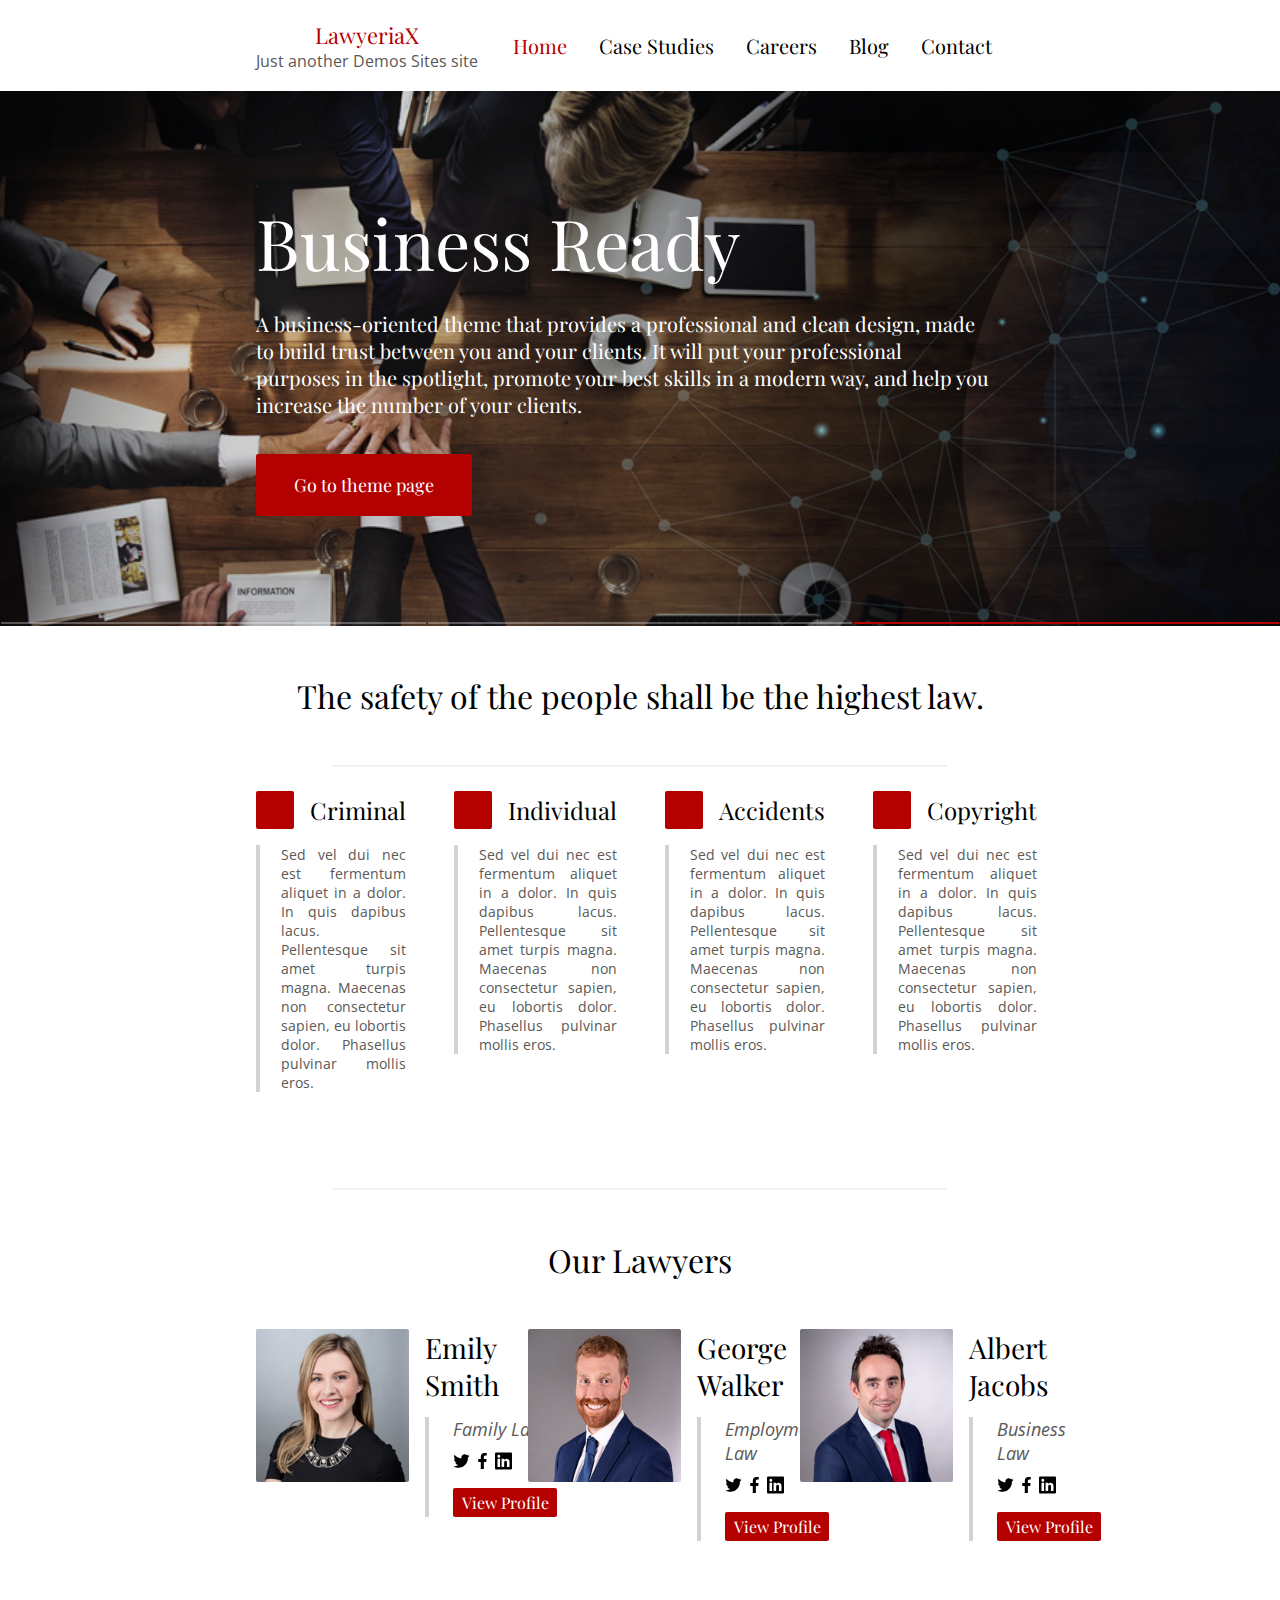
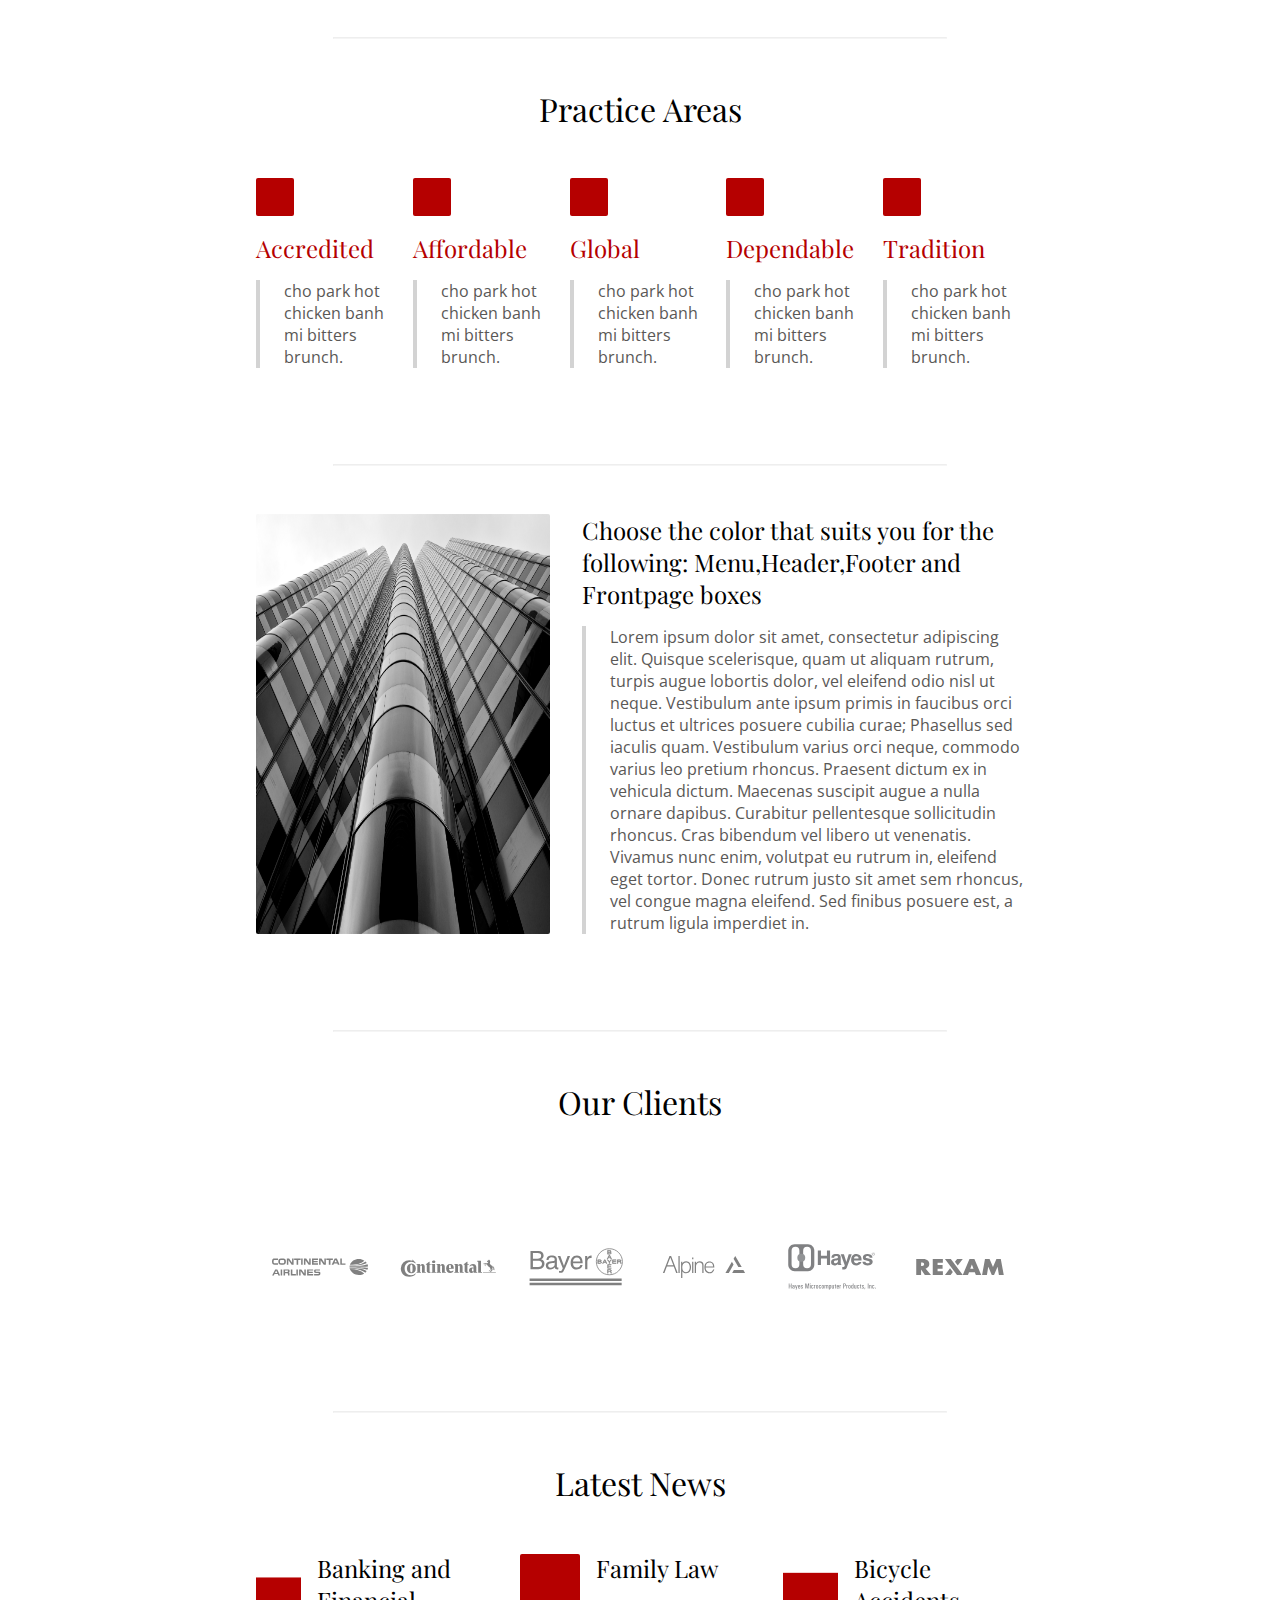
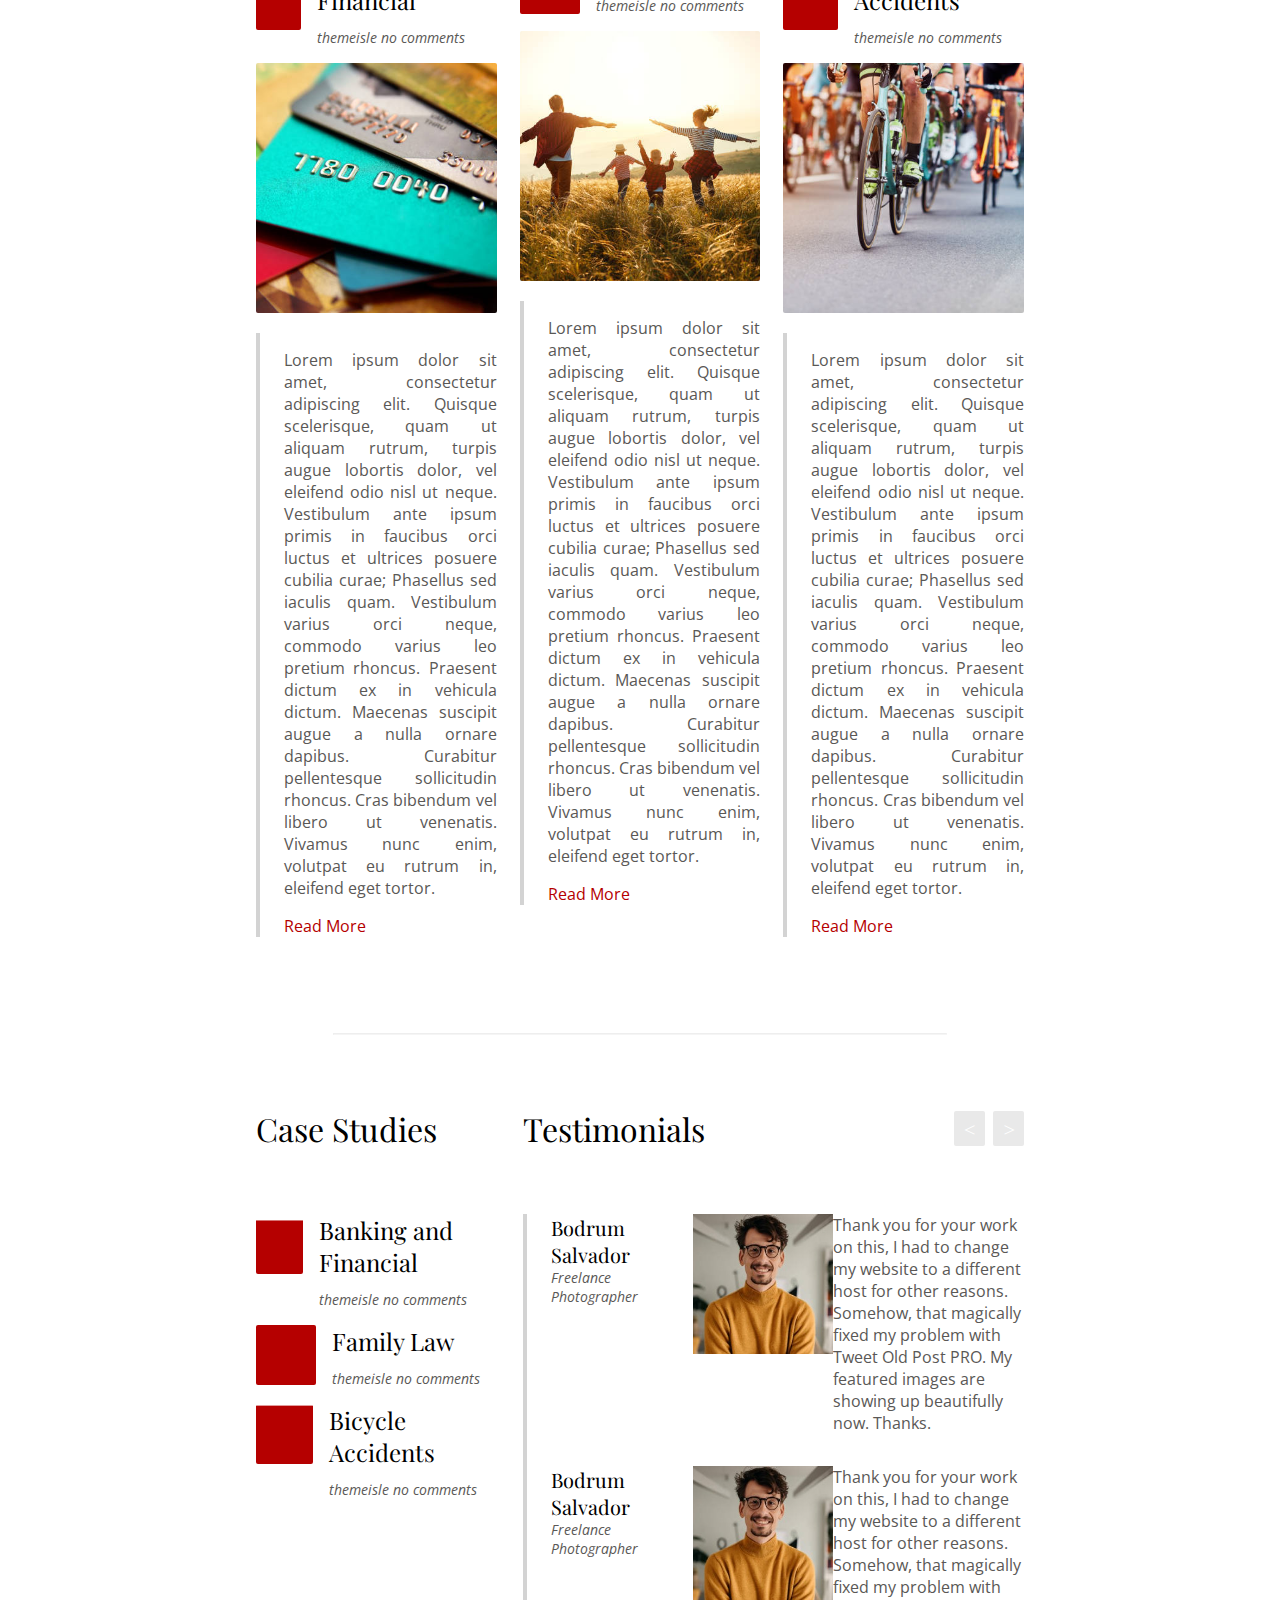
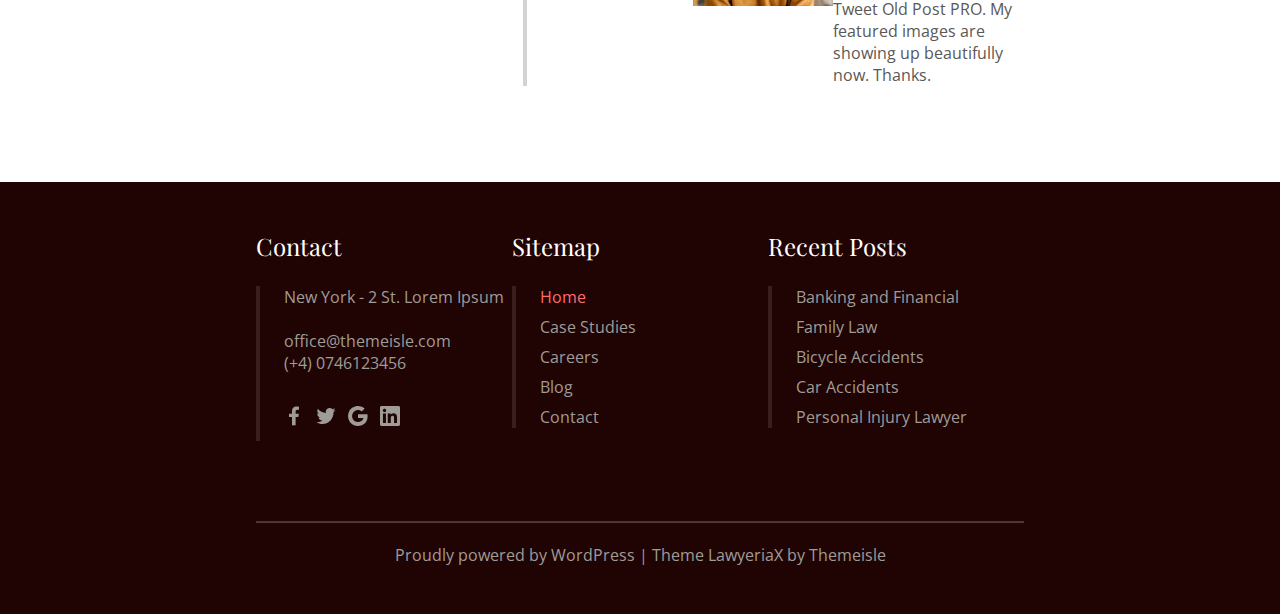
==== commit 4d4db436: "index ang blog page finished, almost done with the contact page." ====
--- a/index.html
+++ b/index.html
@@ -23,7 +23,7 @@
             <a href="#"><p>Case Studies</p></a>
             <a href="#"><p>Careers</p></a>
             <a href="./blog.html"><p>Blog</p></a>
-            <a href="./contact.html"><p>Contact</p></a>
+            <a href="contact.php"><p>Contact</p></a>
         </div>
     </nav>
 </header>
@@ -416,11 +416,11 @@
                 <a href="#">Case Studies</a>
                 <a href="#">Careers</a>
                 <a href="./blog.html">Blog</a>
-                <a href="./contact.html">Contact</a>
+                <a href="contact.php">Contact</a>
             </div>
         </div>
         <div class="recent">
-            <h2>Recent</h2>
+            <h2>Recent Posts</h2>
             <div class="info">
                 <a href="./blog.html#banking-financial">Banking and Financial</a>
                 <a href="./blog.html#family-law">Family Law</a>
--- a/css/style.css
+++ b/css/style.css
@@ -11,6 +11,7 @@
     --light-gray : #E9E9E9;
     --color-footer : #9f9c98;
     --border-color-footer: #381e1f;
+    --footer-a-tag-color: #ff6d6d;
 }
 html{
     font-family: 'Playfair Display', serif;
@@ -177,7 +178,7 @@
     margin-bottom: 0;
 }
 .footer a:hover{
-    color: var(--primary-color);
+    color: var(--footer-a-tag-color);
 }
 .footer svg{
     width: 20px;
@@ -207,4 +208,7 @@
     text-align: center;
     font-family: 'Open Sans', sans-serif !important;
     color: var(--color-footer);
+}
+footer .current-page{
+    color: var(--footer-a-tag-color)!important;
 }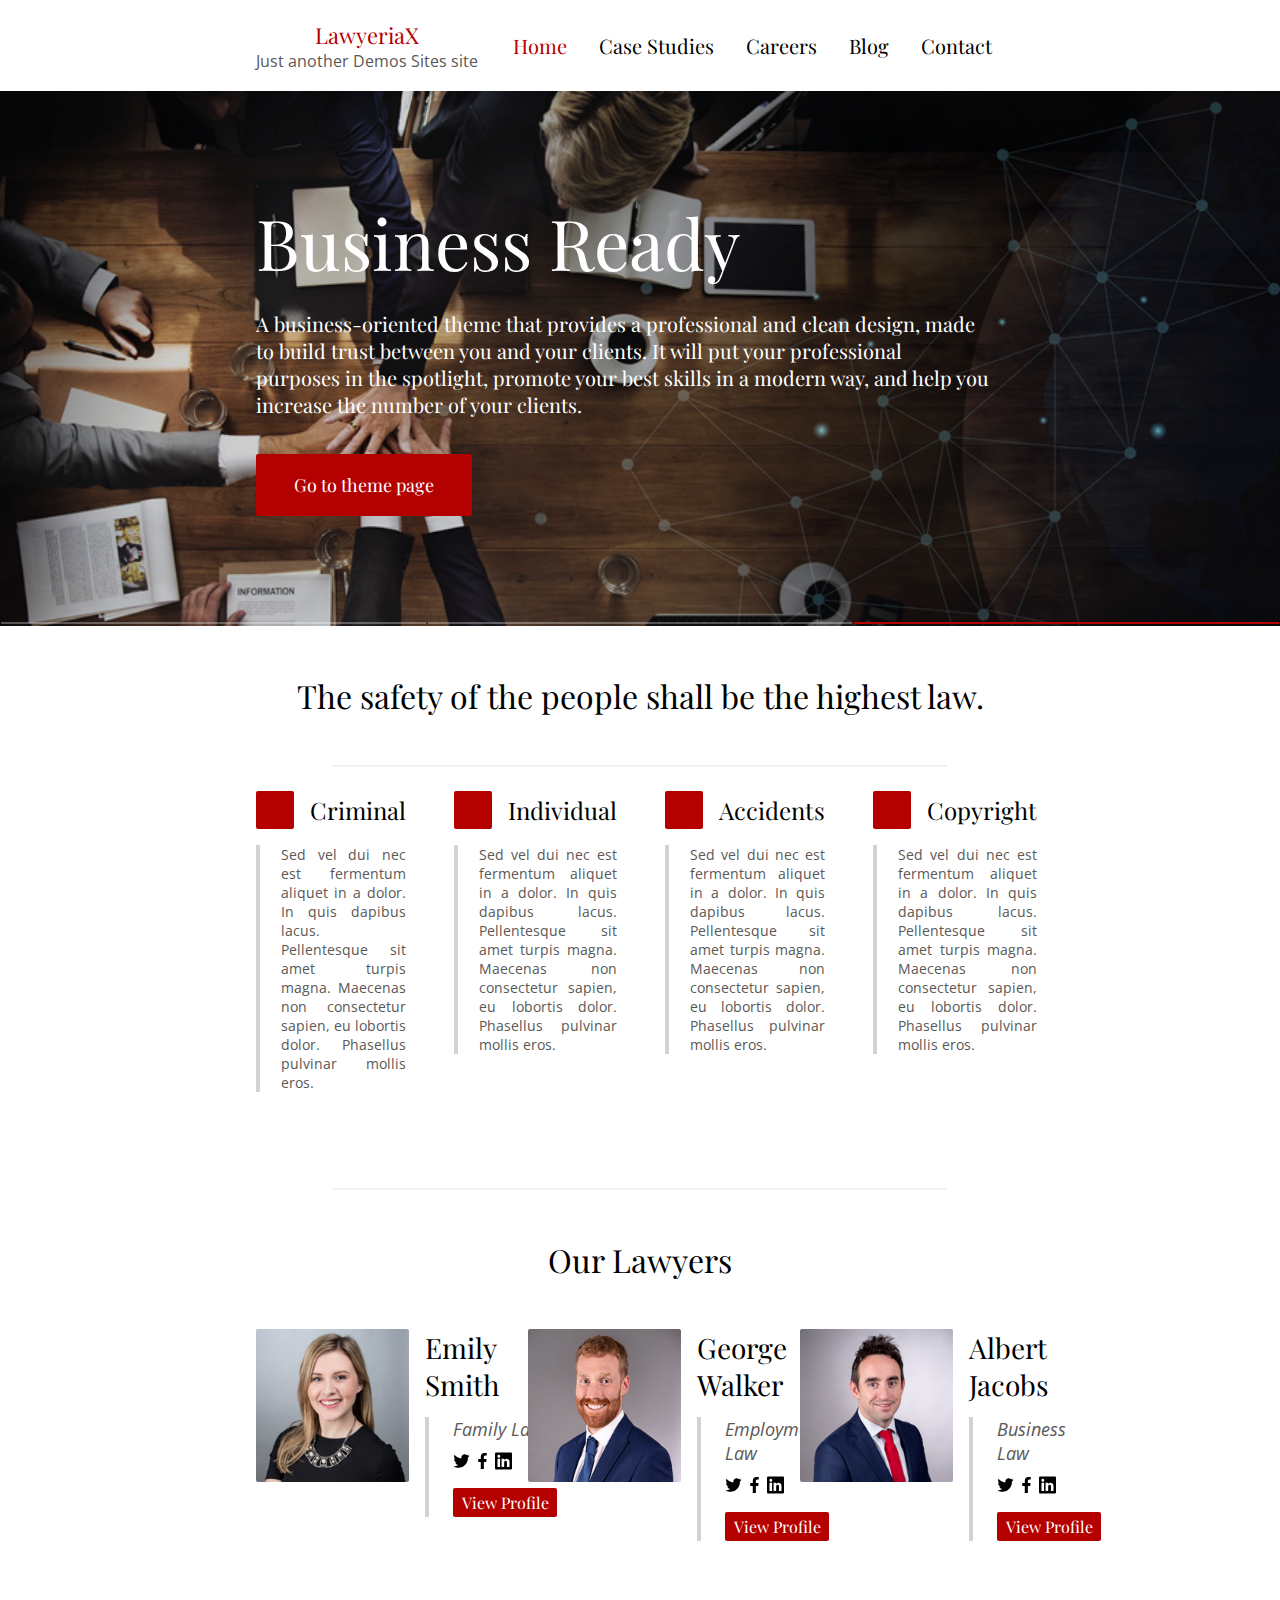
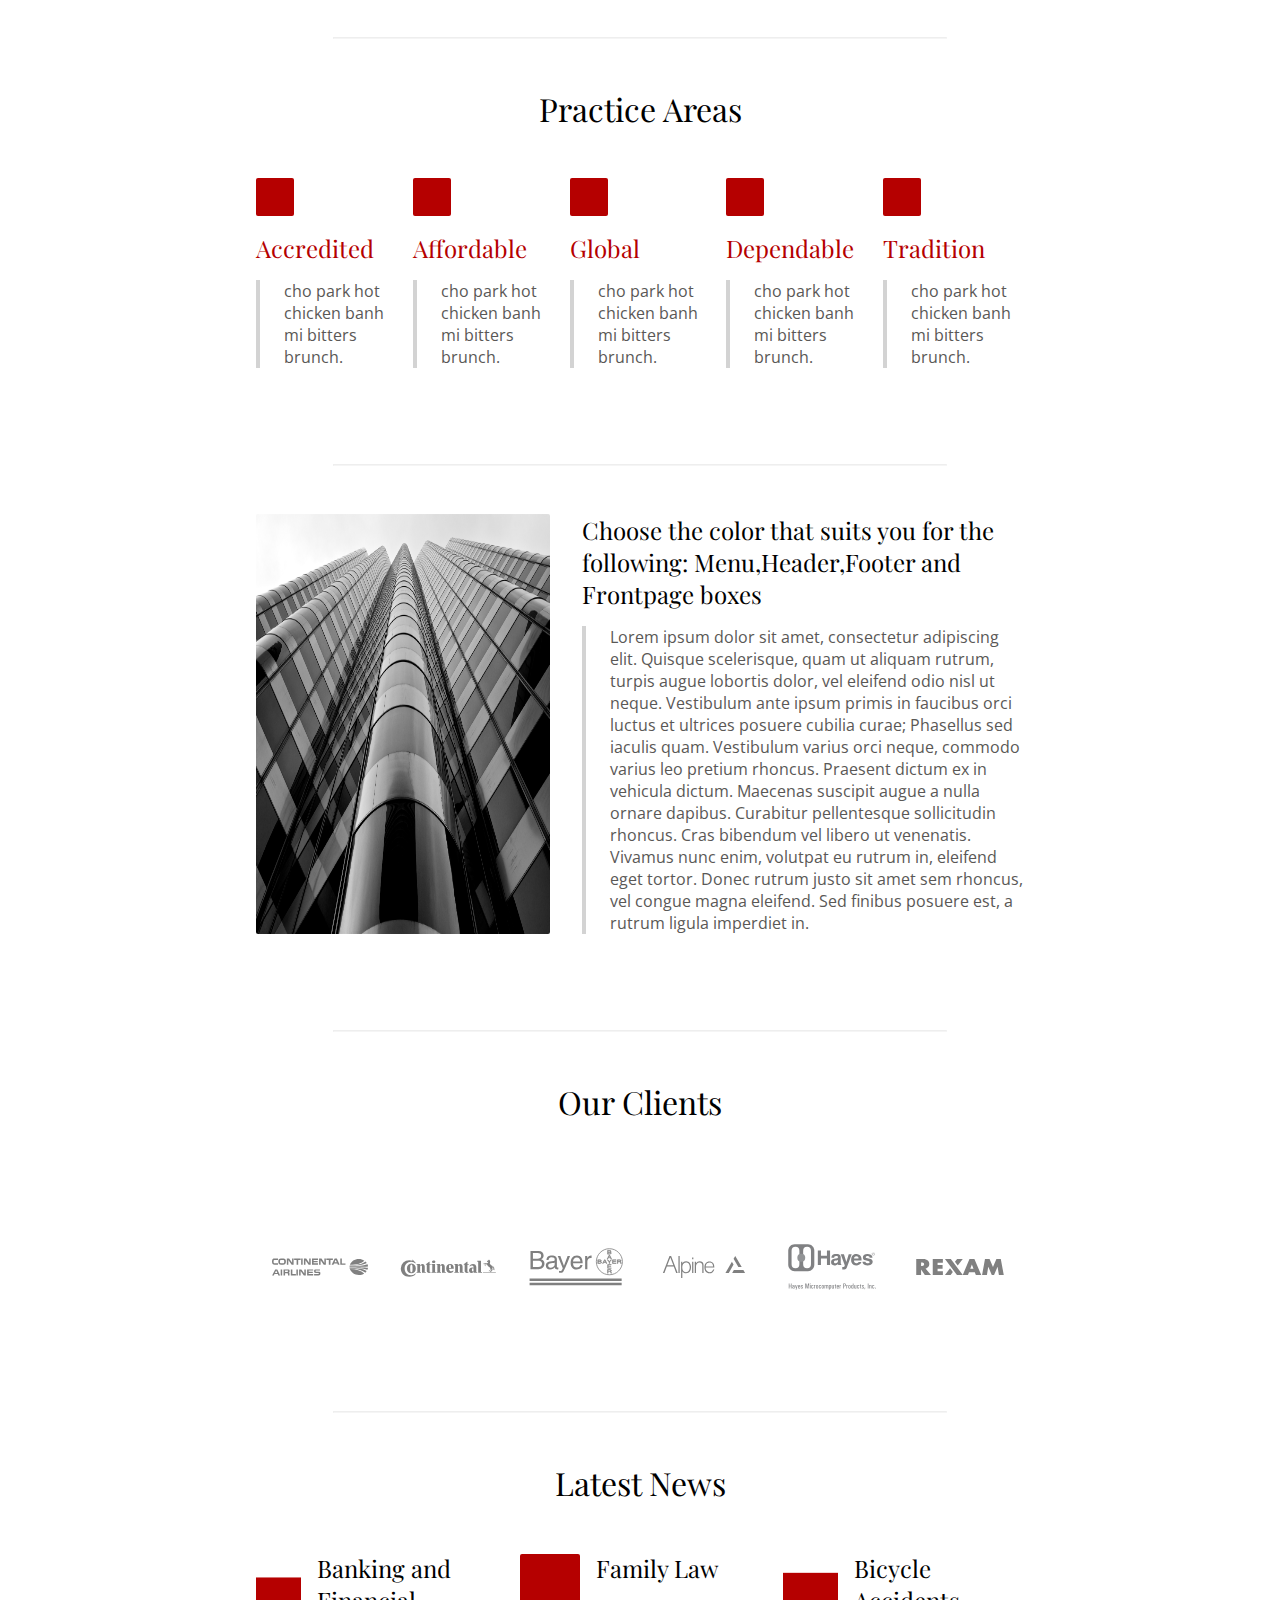
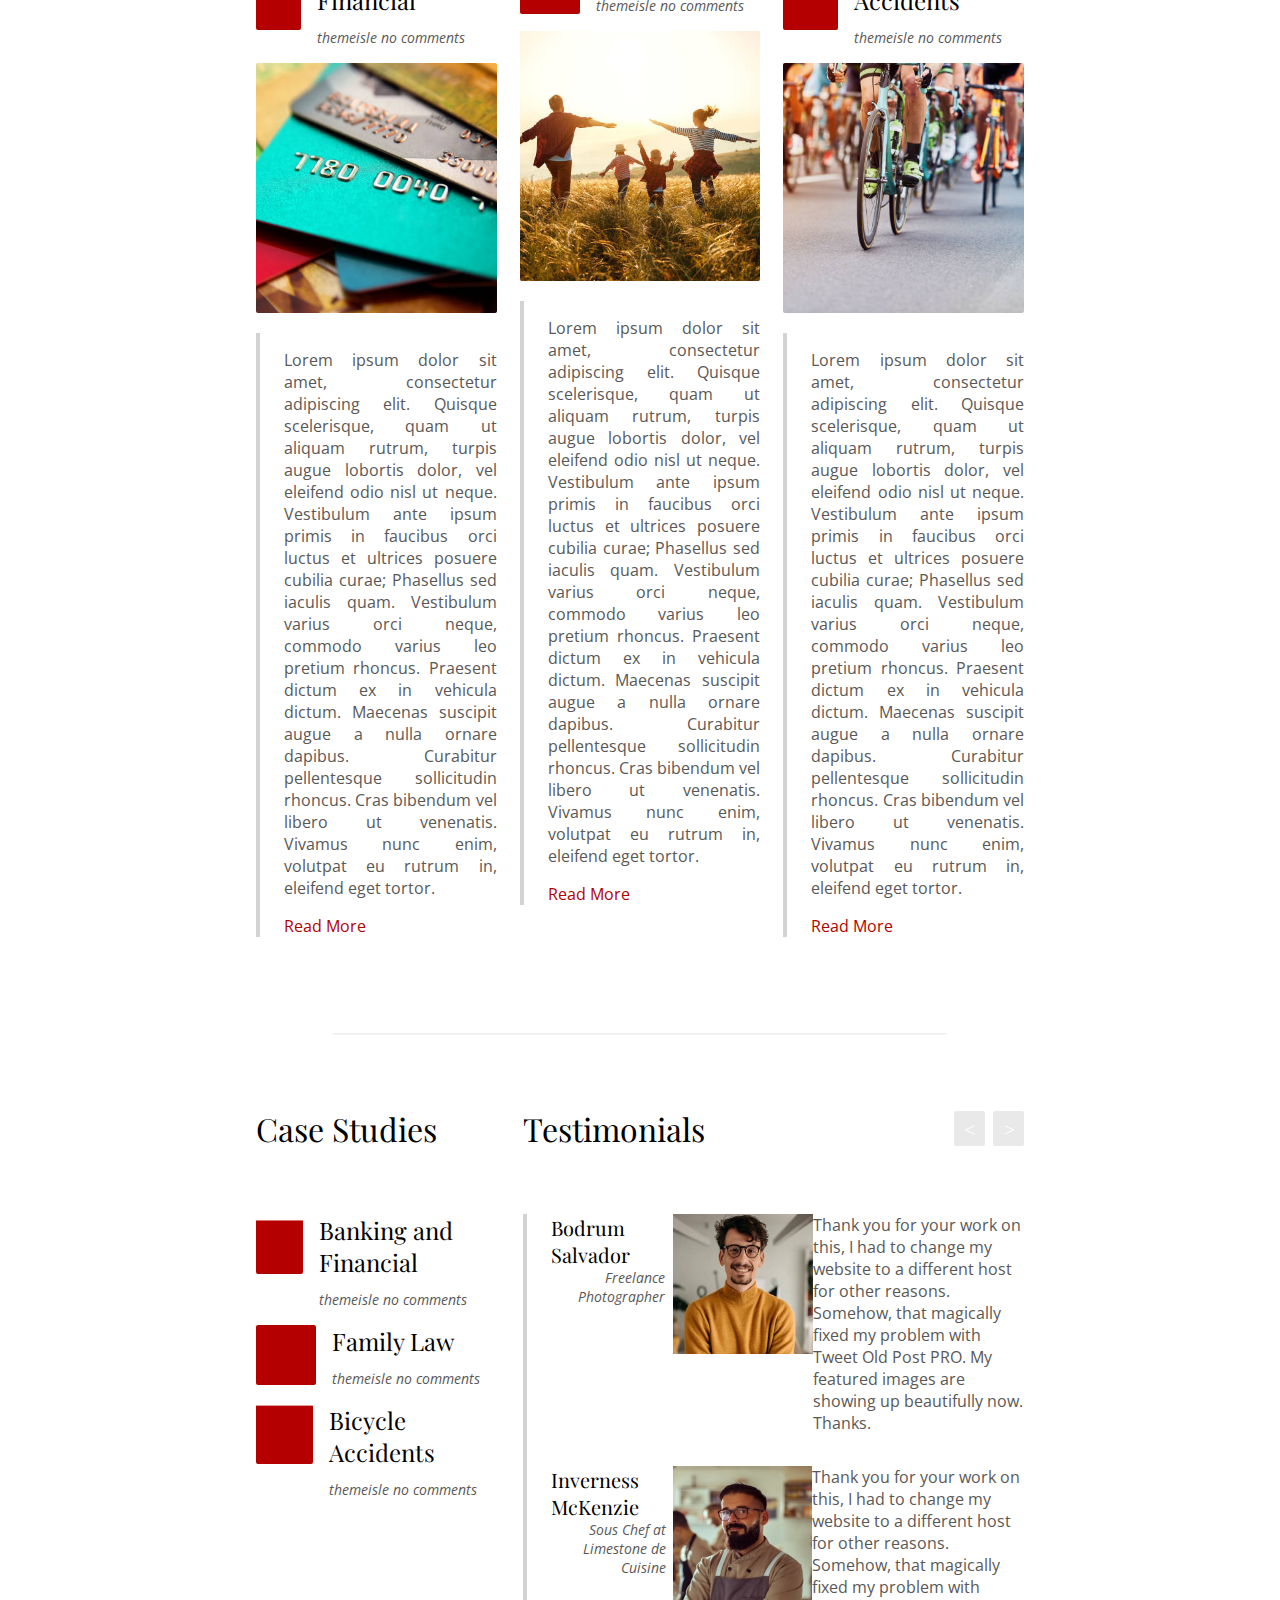
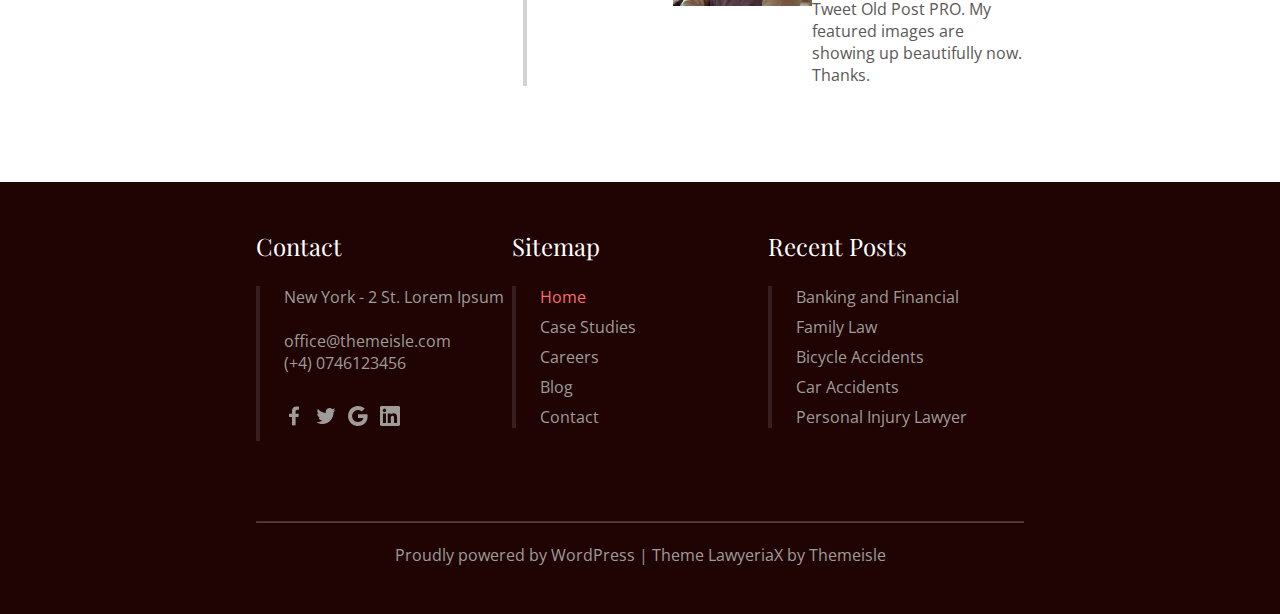
==== commit 3b0452c4: "index ang blog page finished, done with the contact page and finished out the my messages page." ====
--- a/index.html
+++ b/index.html
@@ -6,7 +6,7 @@
     <meta name="viewport" content="width=device-width, initial-scale=1.0">
     <link rel="stylesheet" href="./css/style.css">
     <link rel="stylesheet" href="./css/index.css">
-    <link style="width: 16px; height: 16px;" rel="icon" type="image/x-icon" href="">
+    <link rel="icon" type="image/x-icon" href="./img/ico/law-lawyer-company-judge-512.webp">
 
 </head>
 <body>
@@ -361,10 +361,10 @@
                     </div>
                     <div class="testimonial-child">
                         <div class="testimonials-description">
-                            <h3>Bodrum Salvador</h3>
-                            <p>Freelance Photographer</p>
+                            <h3>Inverness McKenzie</h3>
+                            <p>Sous Chef at Limestone de Cuisine</p>
                         </div>
-                        <img src="./img/photographer1.jpg" alt="">
+                        <img src="./img/sous-chef.jpg" alt="">
                         <p>Thank you for your work on this, I had to change my
                             website to a different host for other reasons. Somehow,
                             that magically fixed my problem with Tweet Old Post PRO.
--- a/css/style.css
+++ b/css/style.css
@@ -12,6 +12,8 @@
     --color-footer : #9f9c98;
     --border-color-footer: #381e1f;
     --footer-a-tag-color: #ff6d6d;
+    --contact-submit-btn-color: #397ab3;
+    --messages-page-hover-div-color:#c1c1c11c;
 }
 html{
     font-family: 'Playfair Display', serif;
@@ -211,4 +213,18 @@
 }
 footer .current-page{
     color: var(--footer-a-tag-color)!important;
+}
+
+.thanks-message{
+    display: flex;
+    flex-direction: column;
+    justify-content: center;
+    align-items: center;
+    width: 60%;
+    height: 100%;
+    margin: 3em auto;
+    font-size: 36px;
+}
+input:focus-visible, textarea:focus-visible{
+    outline: 2px var(--primary-color) solid;
 }--- a/css/index.css
+++ b/css/index.css
@@ -339,15 +339,20 @@
 .testimonials-description h3{
     font-size: 20px;
 }
+.testimonials-description{
+    width: 26%;
+}
 .testimonials-description p {
     font-family: 'Open Sans', sans-serif !important;
     color: var(--gray);
     font-size: 14px;
     font-style: italic;
-
-}
-
-
-
-
-
+    width: 94%;
+    text-align: right;
+
+}
+
+
+
+
+
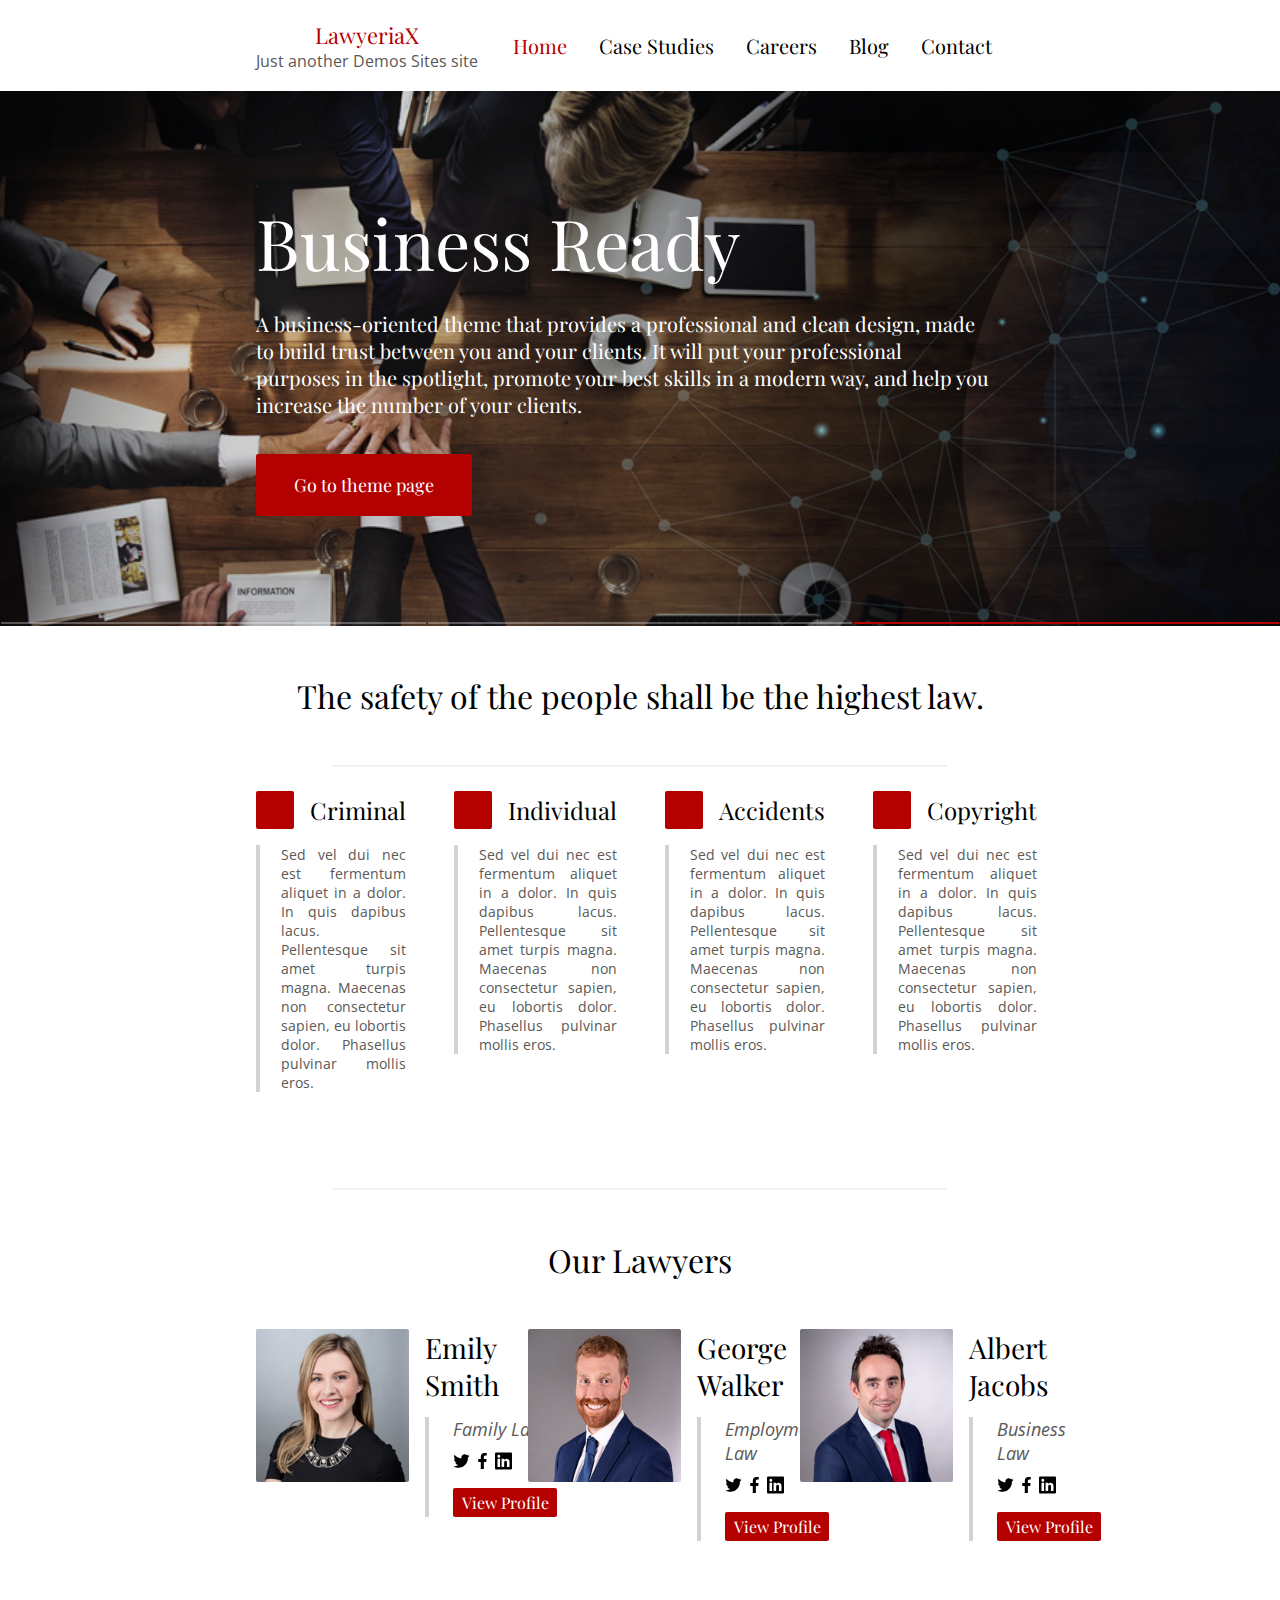
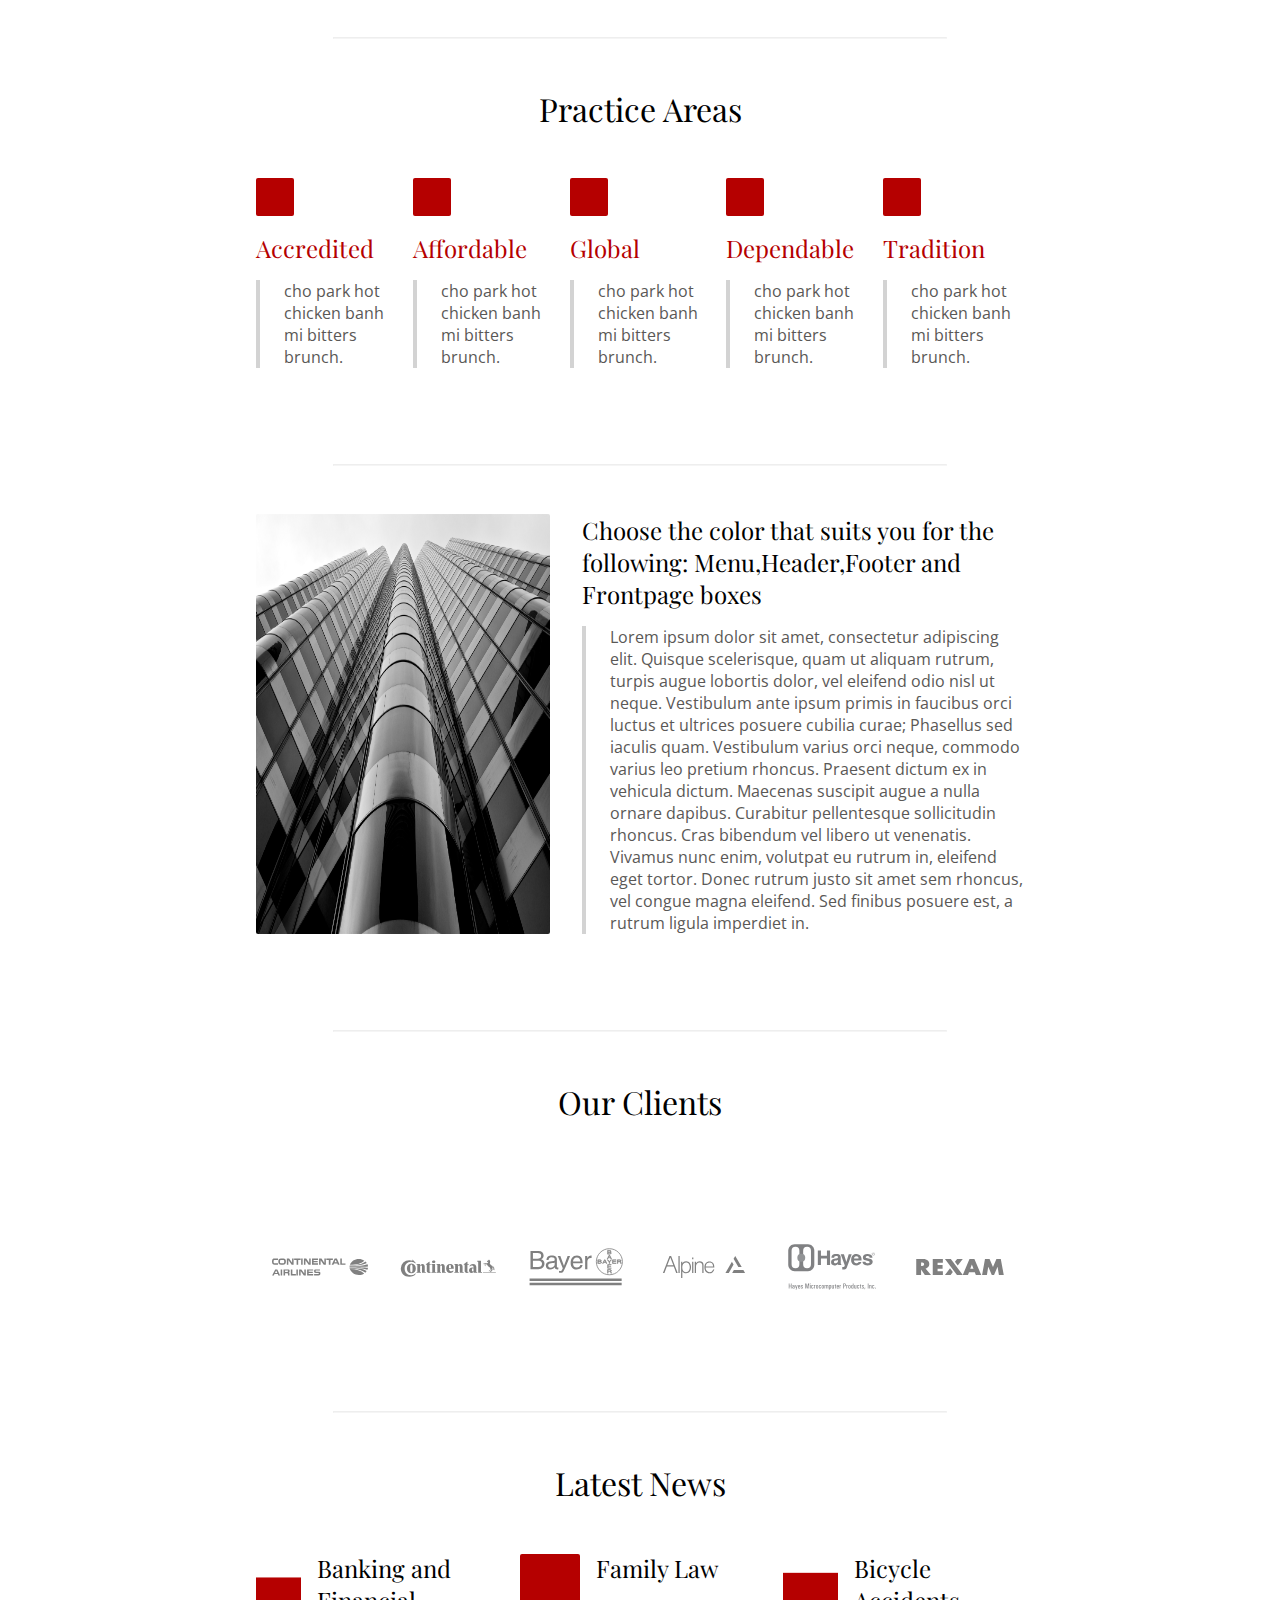
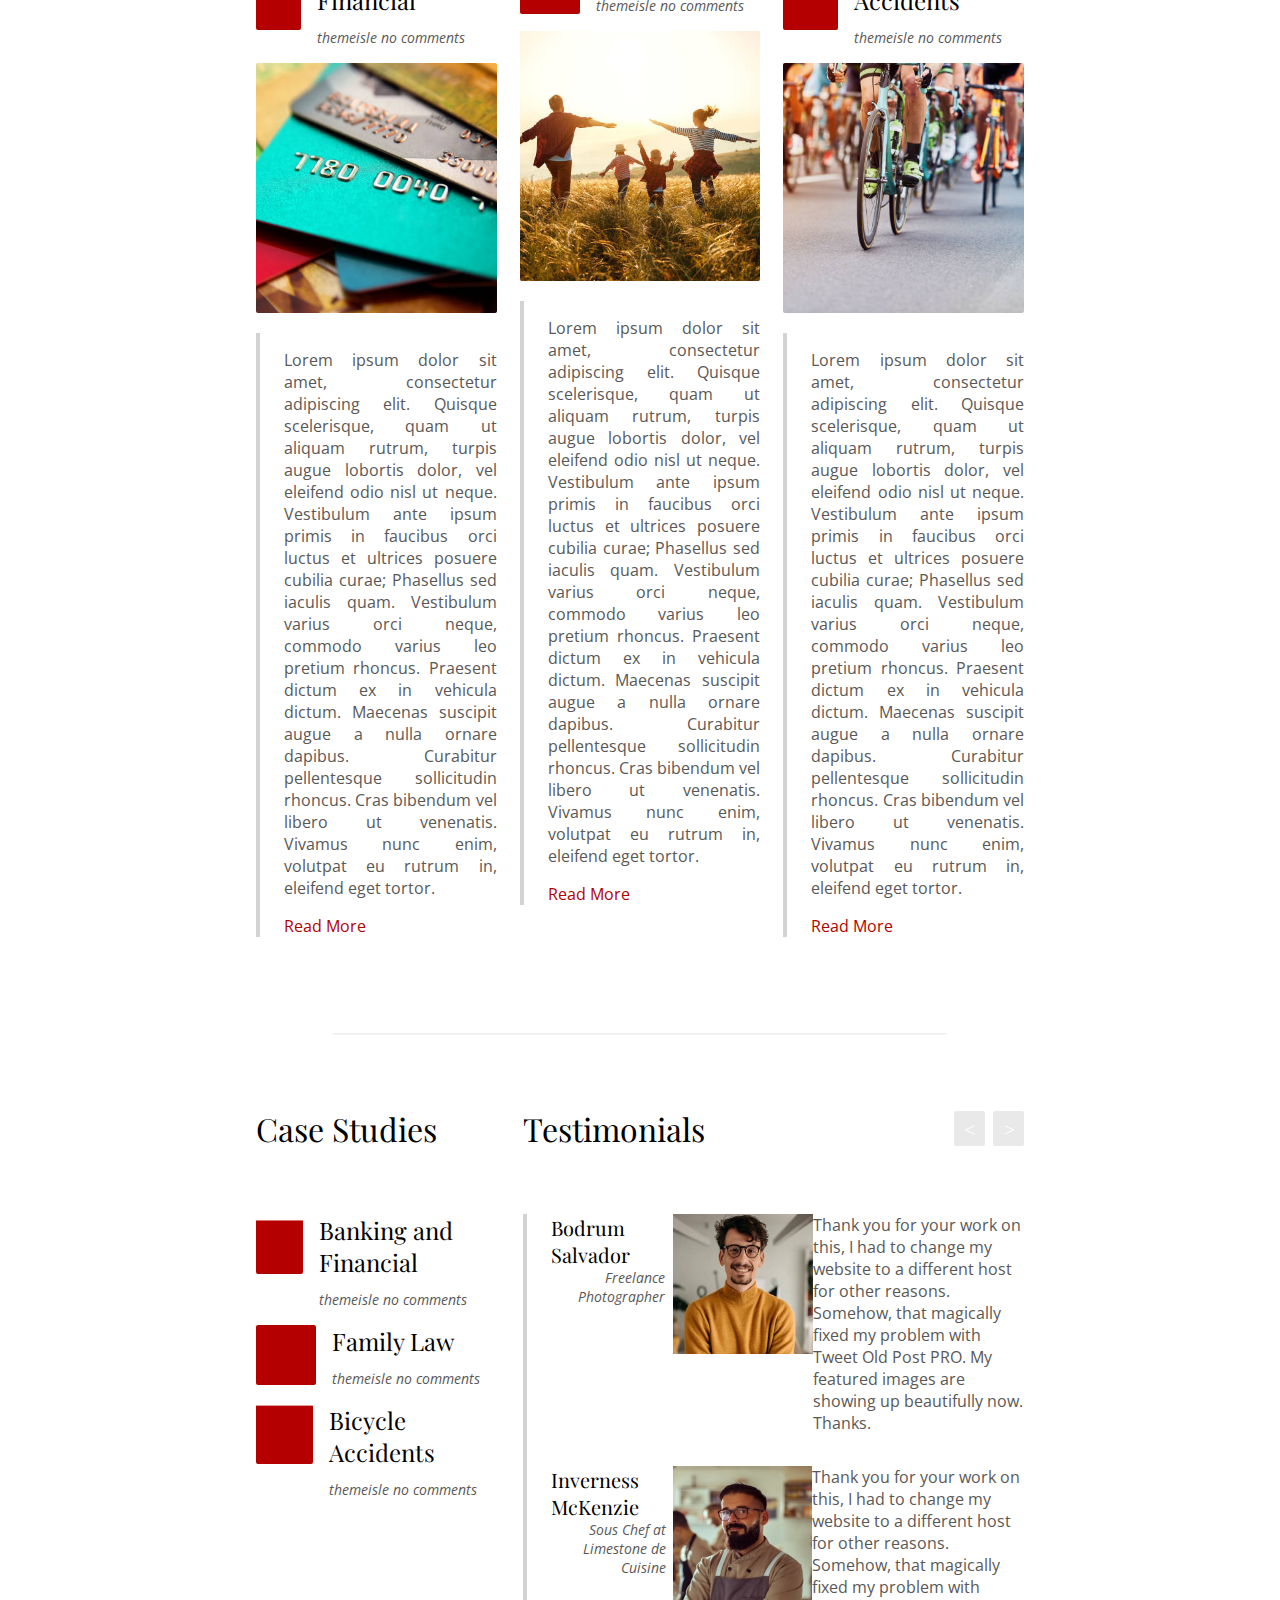
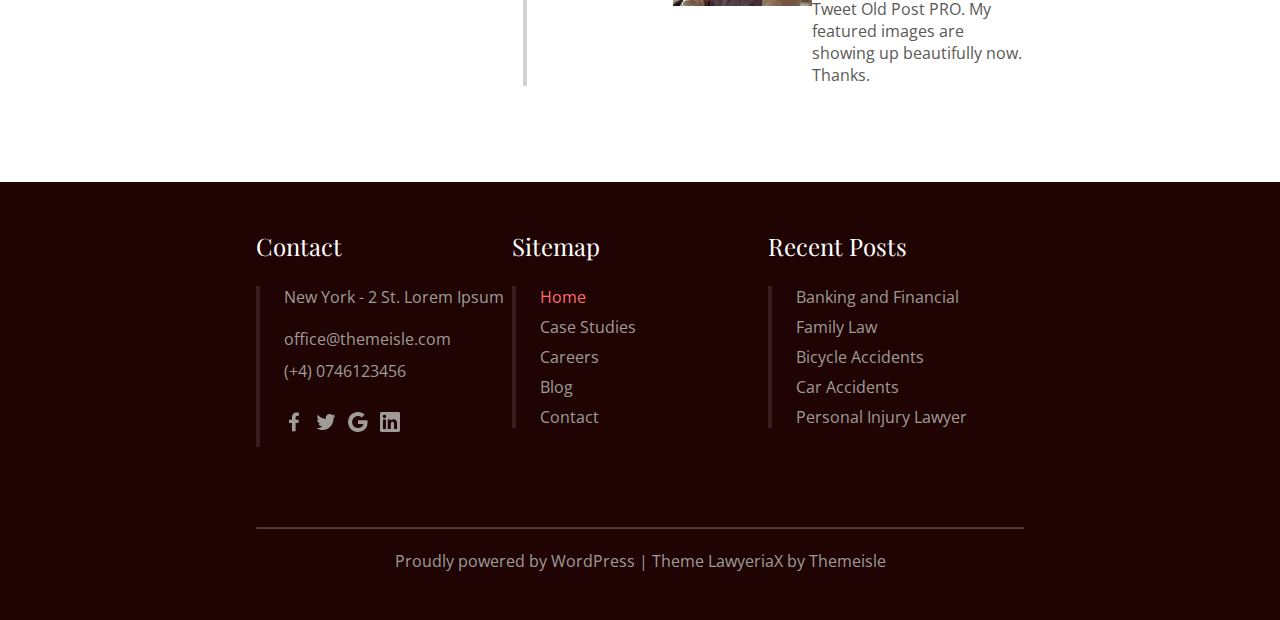
==== commit fb828860: "index ang blog page finished, done with the contact page and finished out the my messages page." ====
--- a/index.html
+++ b/index.html
@@ -385,10 +385,11 @@
             <h2>Contact</h2>
             <div class="info">
                 <p>New York - 2 St. Lorem Ipsum</p>
-                <br>
+                <div class="br"></div>
                 <p>office@themeisle.com</p>
+                <div class="br-s"></div>
                 <p>(+4) 0746123456</p>
-                <br>
+                <div class="br"></div>
                 <div>
                     <svg width="40" height="40" viewBox="0 0 40 40" fill="none" xmlns="http://www.w3.org/2000/svg">
                         <path d="M28.6895 22.2136L29.726 15.3883H23.242V10.9612C23.242 9.09345 24.1461 7.27184 27.0502 7.27184H30V1.46117C30 1.46117 27.3242 1 24.7671 1C19.4247 1 15.9361 4.26966 15.9361 10.1864V15.3883H10V22.2136H15.9361V38.7141C17.1279 38.9032 18.347 39 19.589 39C20.8311 39 22.0502 38.9032 23.242 38.7141V22.2136H28.6895Z" fill="#9f9c98"/>
--- a/css/style.css
+++ b/css/style.css
@@ -227,4 +227,11 @@
 }
 input:focus-visible, textarea:focus-visible{
     outline: 2px var(--primary-color) solid;
+}
+
+.br-s{
+    margin: 5px 0;
+}
+.br{
+    margin: 10px 0;
 }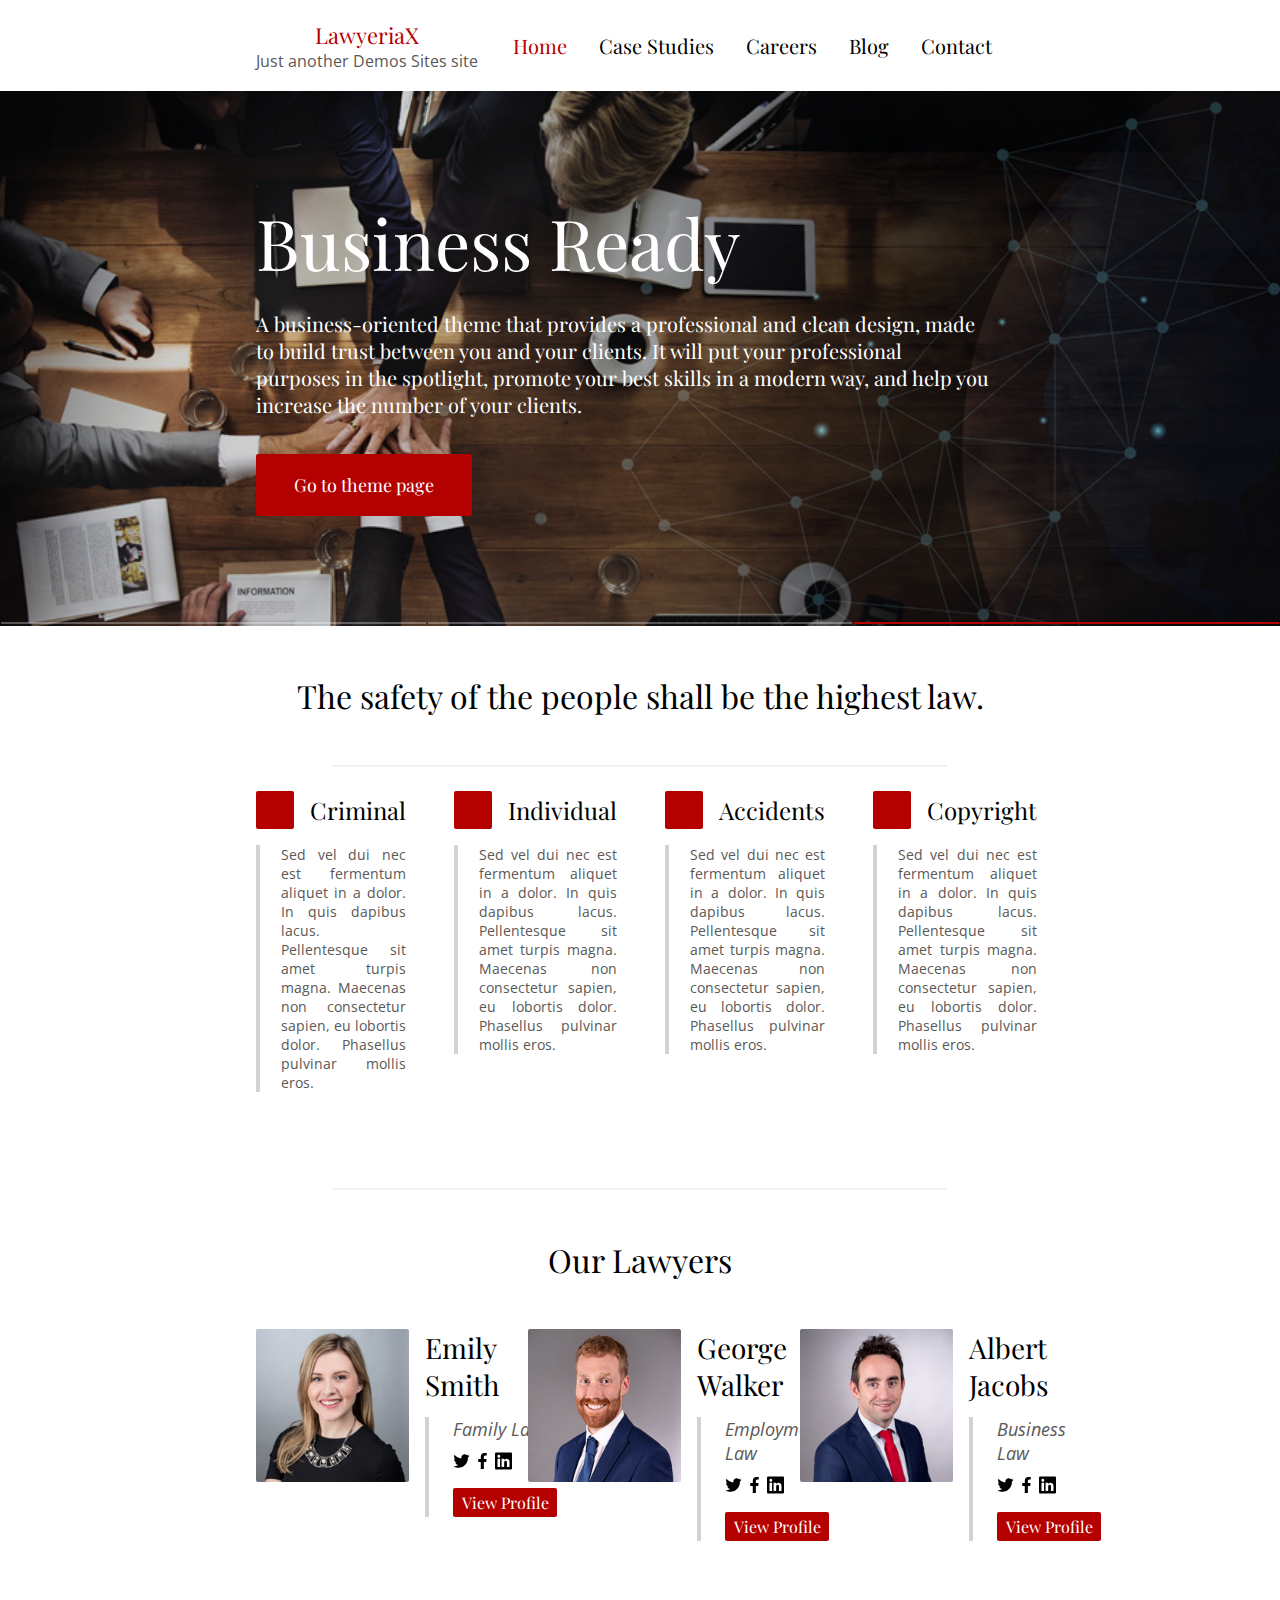
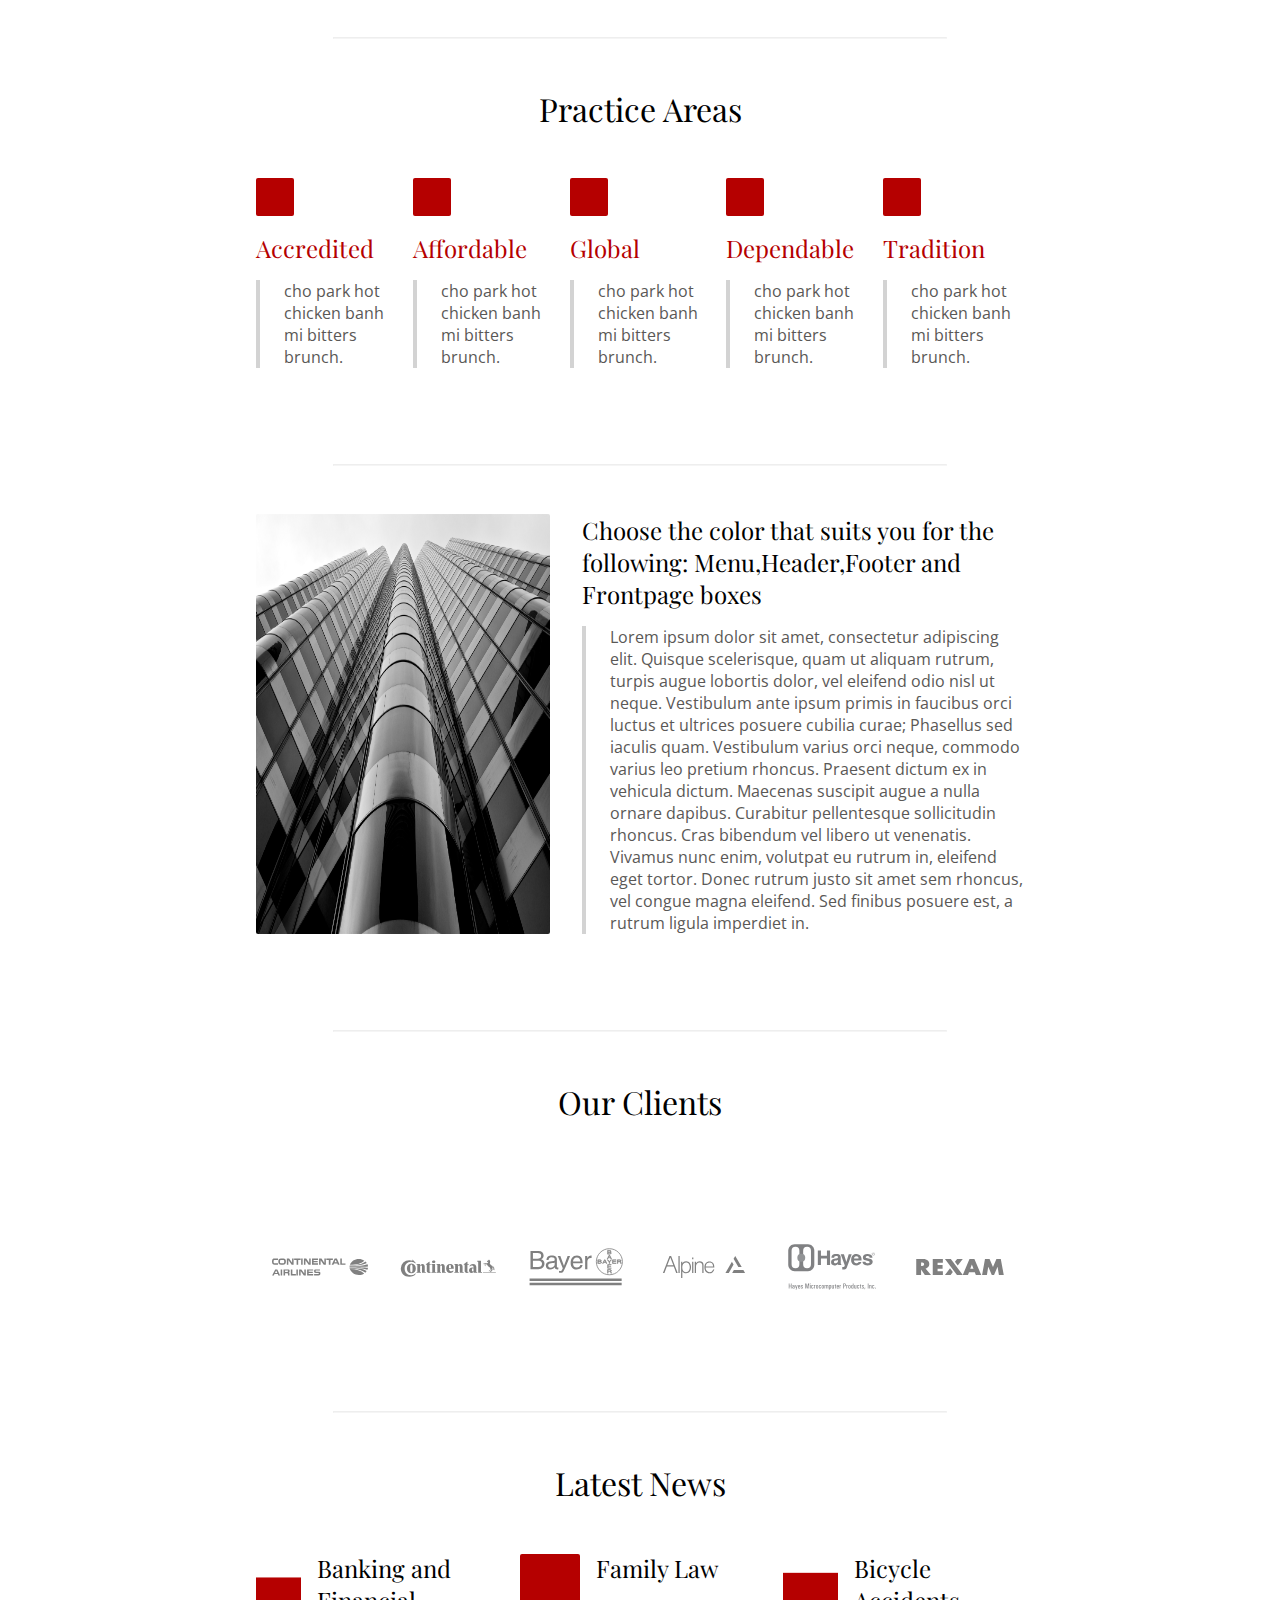
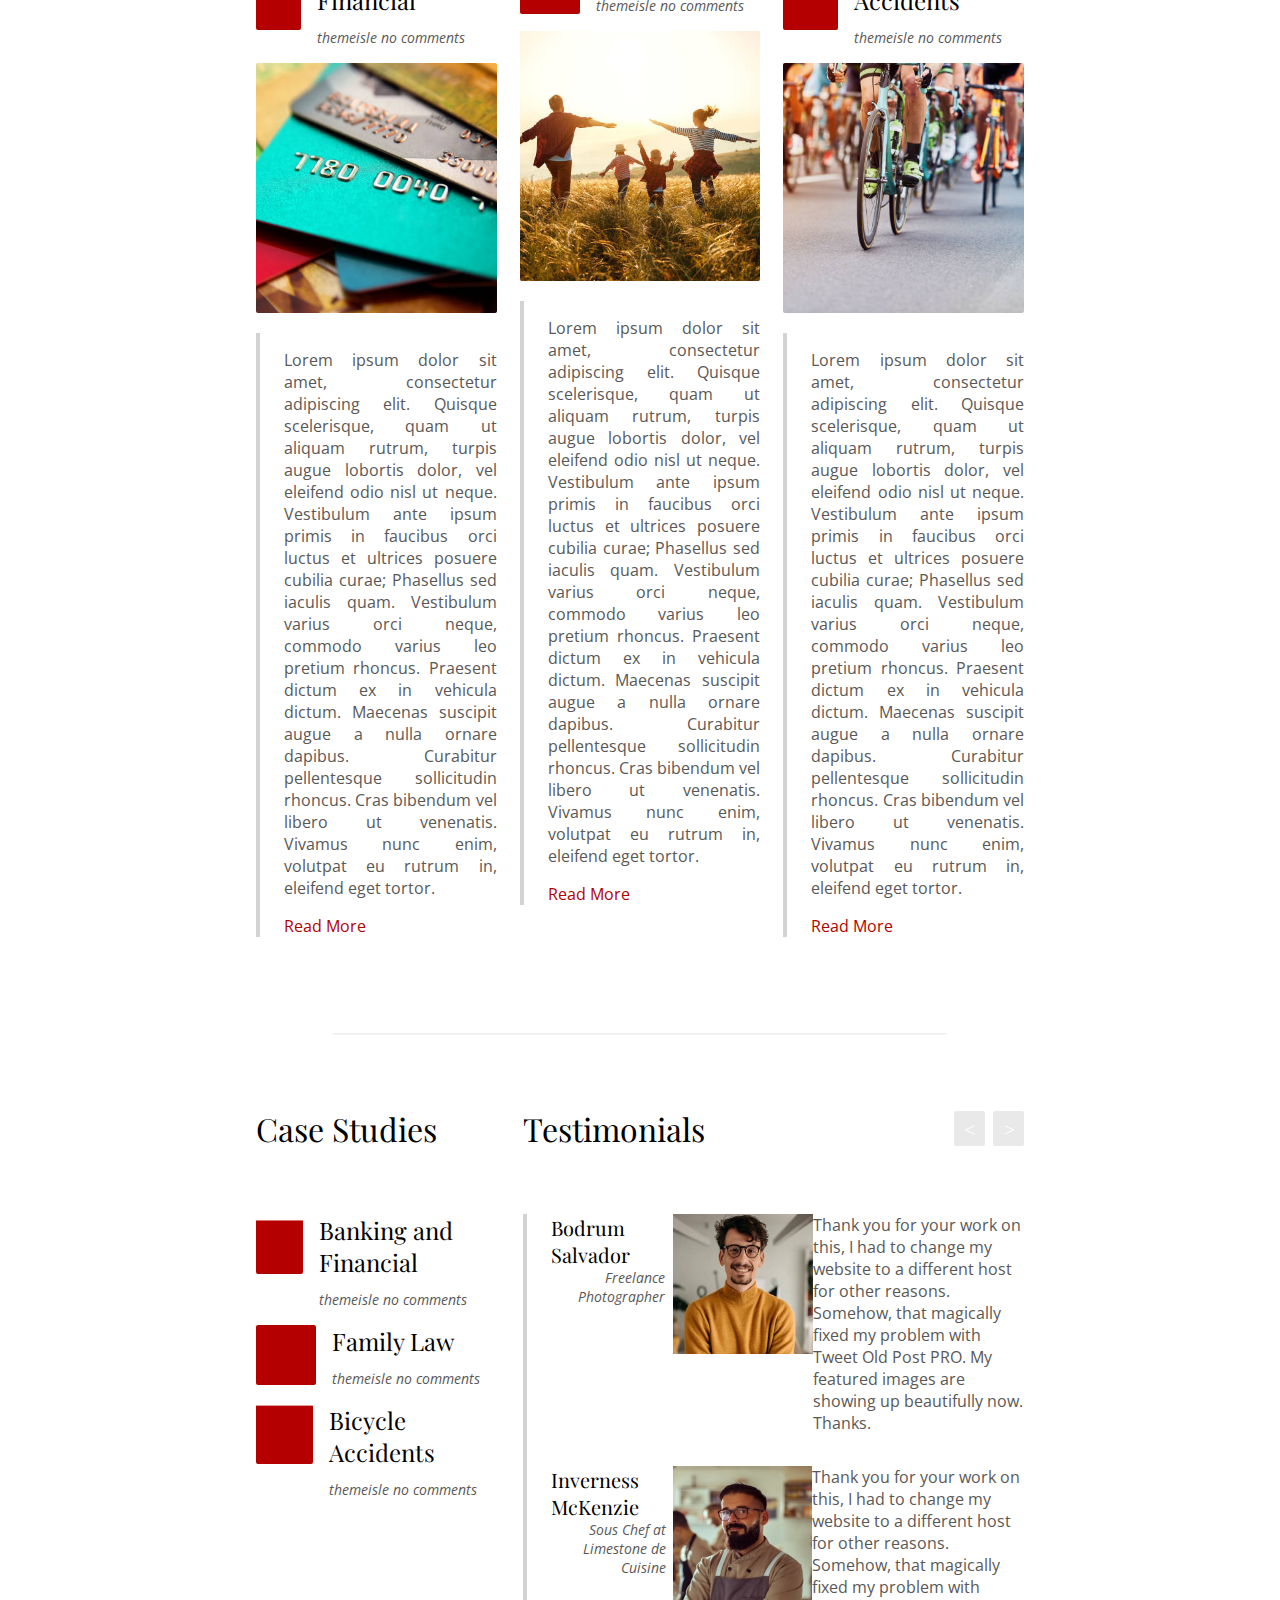
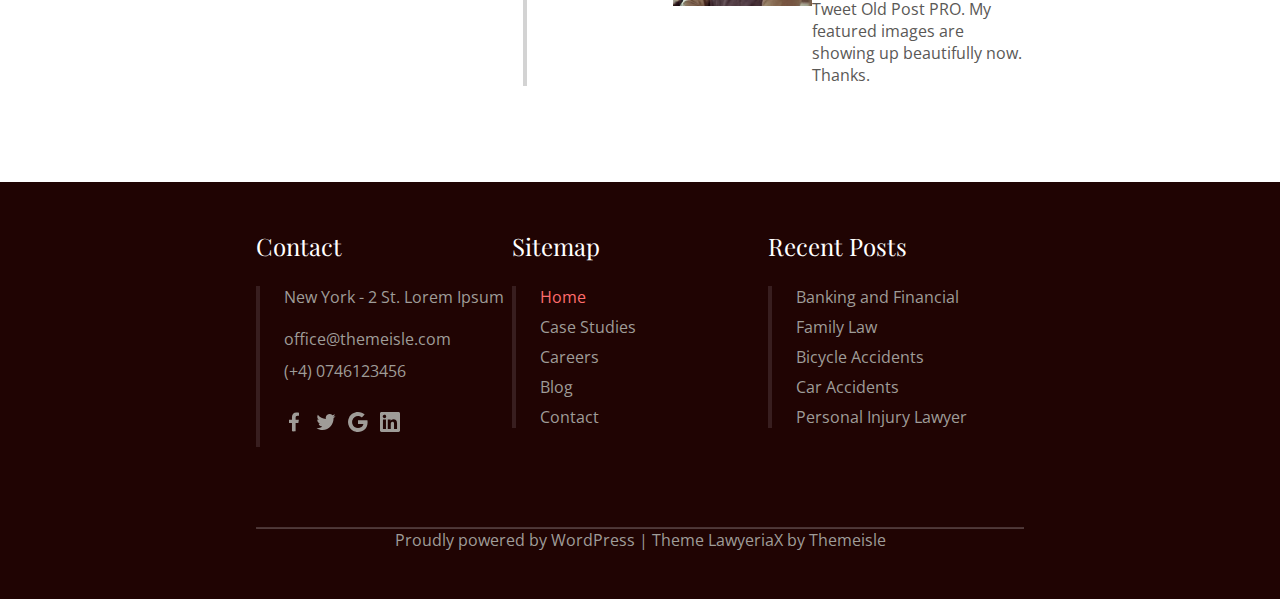
==== commit c4127a5c: "index ang blog page finished, done with the contact page and finished out the my messages page." ====
--- a/index.html
+++ b/index.html
@@ -434,7 +434,7 @@
     </div>
     <div class="credits">
         <hr>
-        <br>
+        <div class=""></div>
         <p>Proudly powered by WordPress | Theme LawyeriaX by Themeisle</p>
     </div>
 </footer>
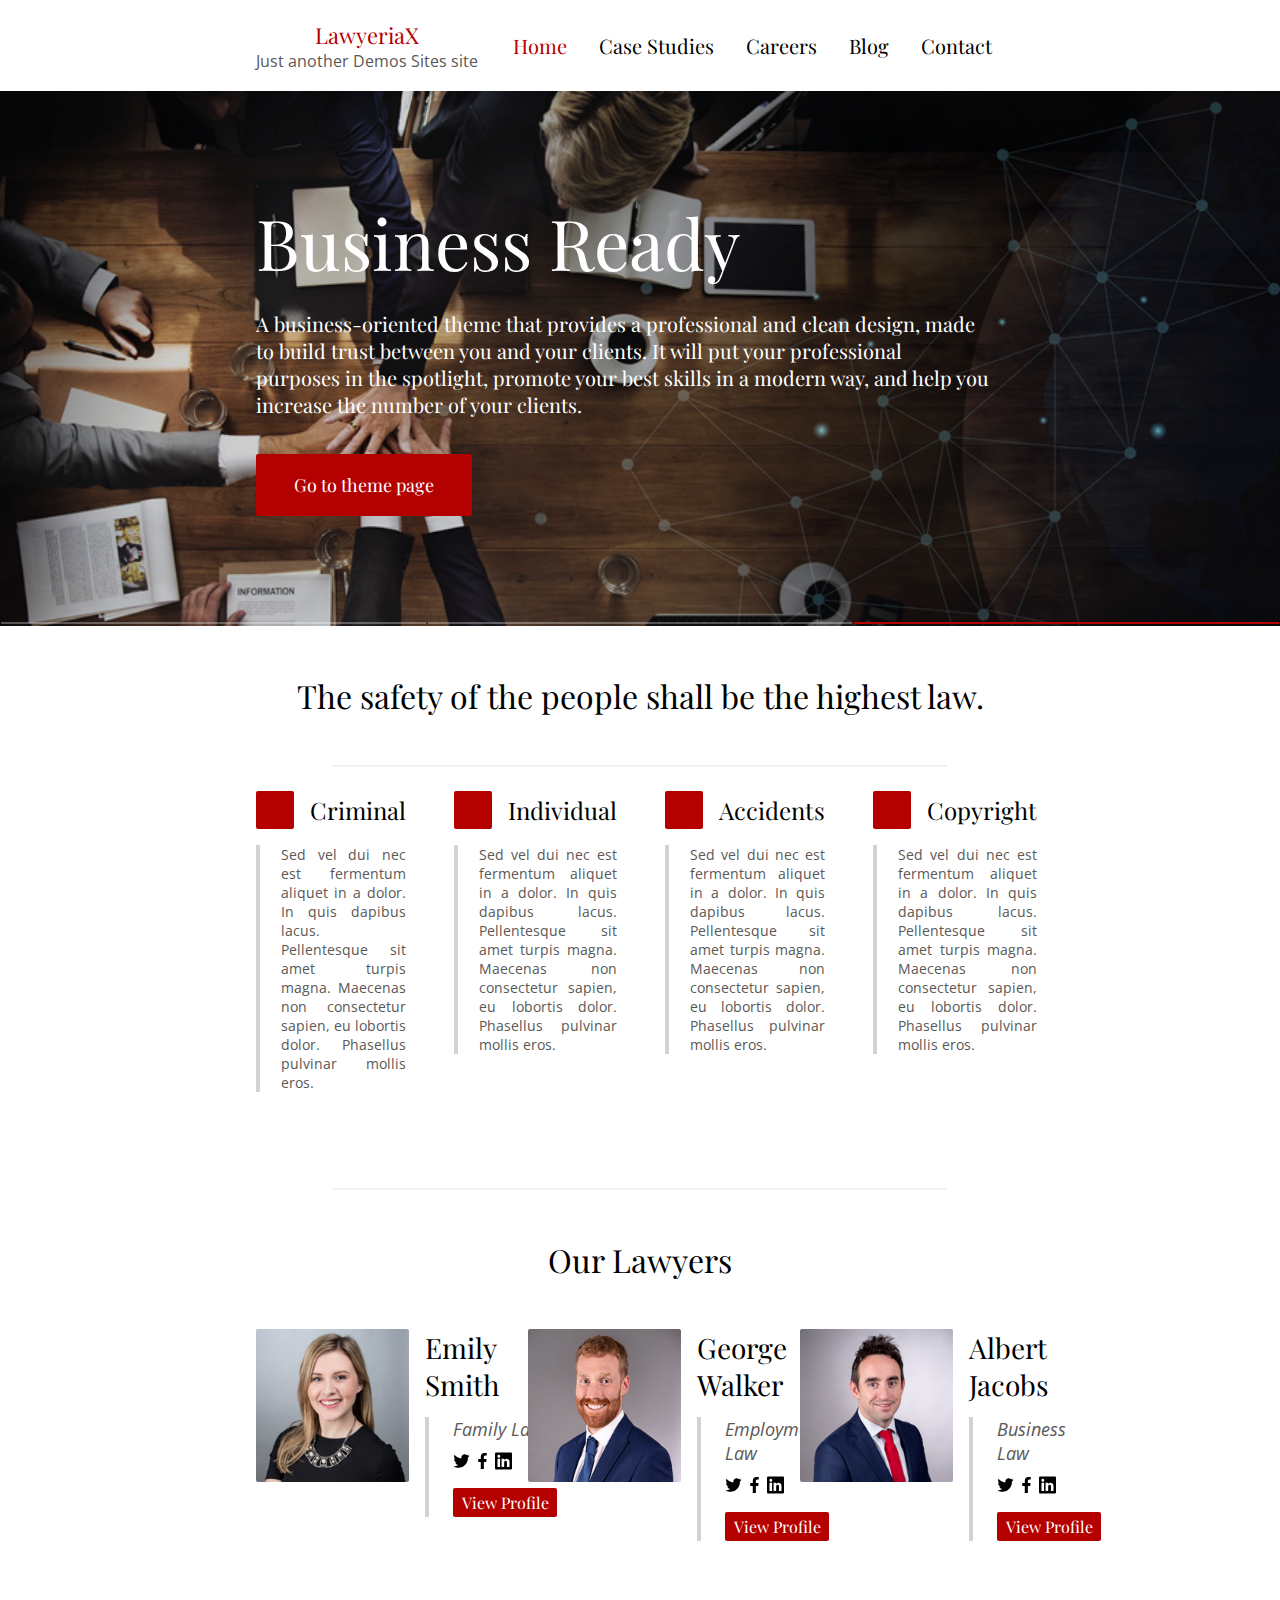
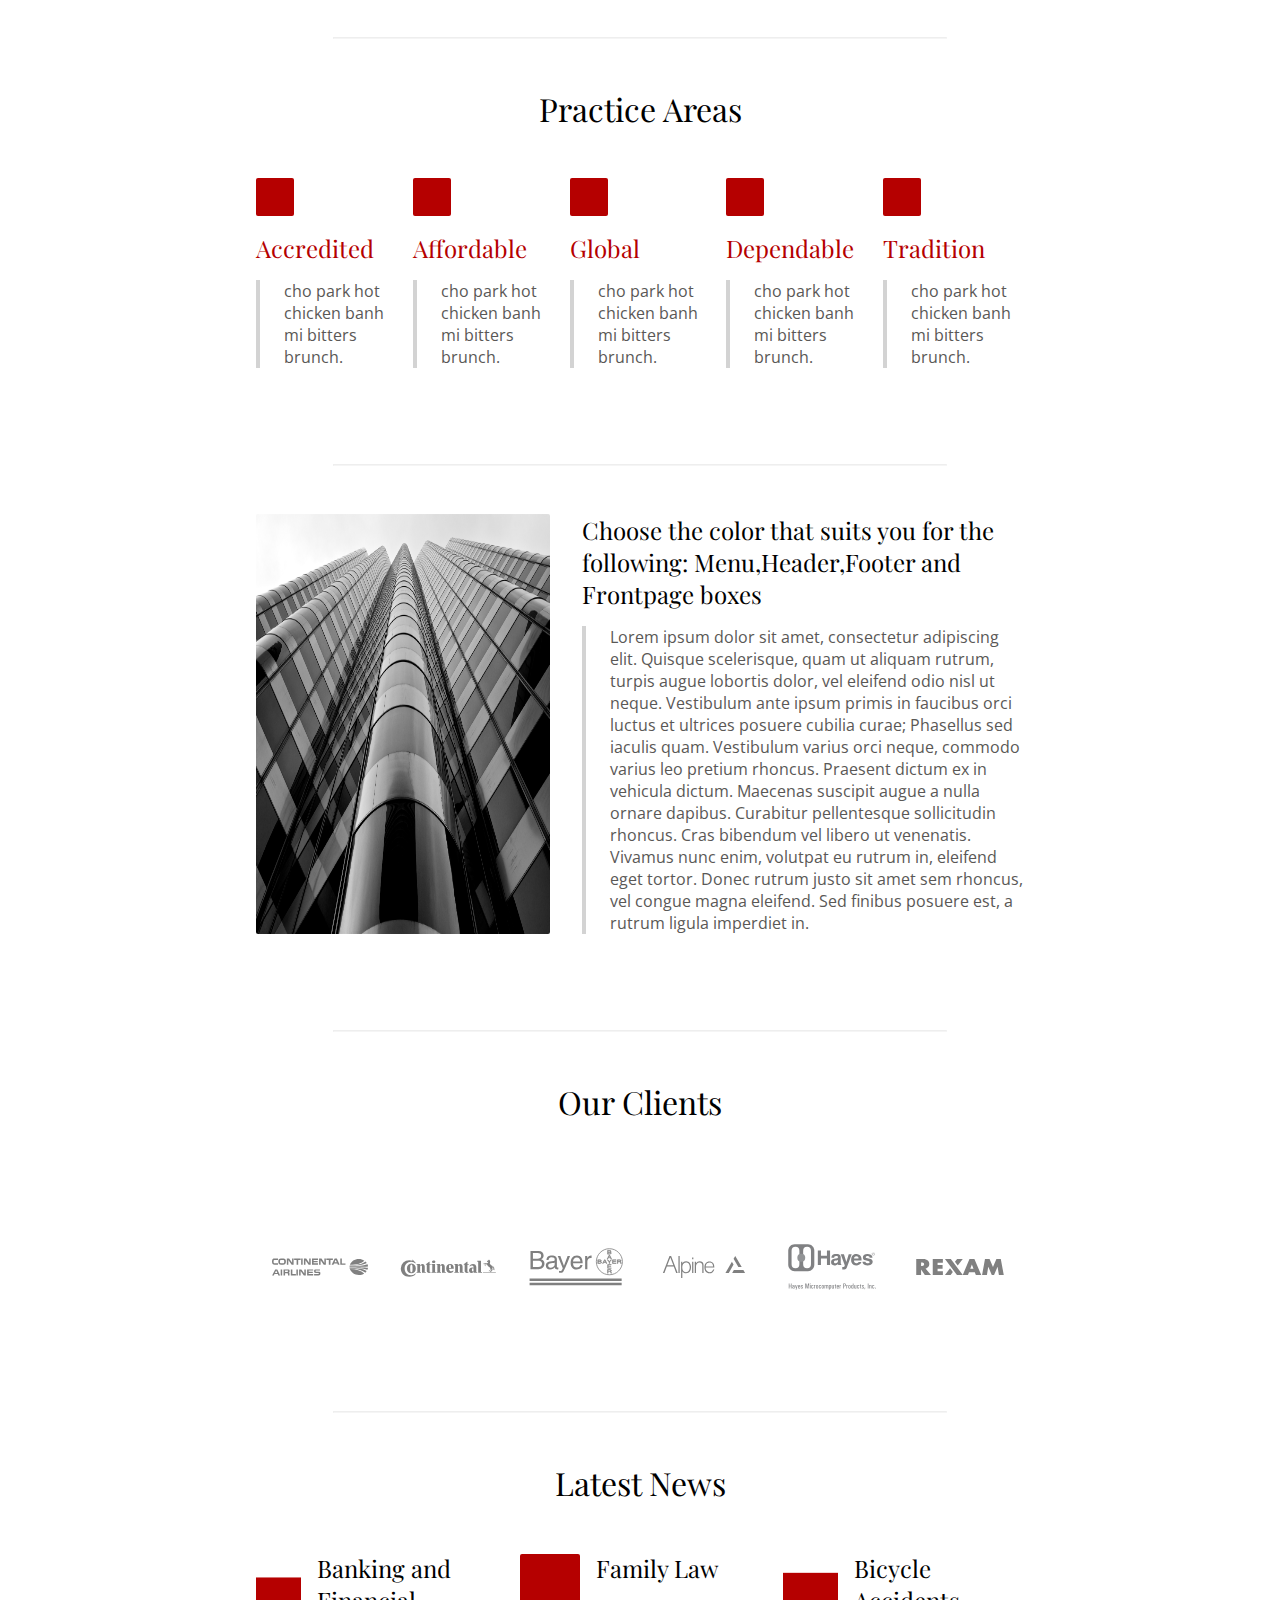
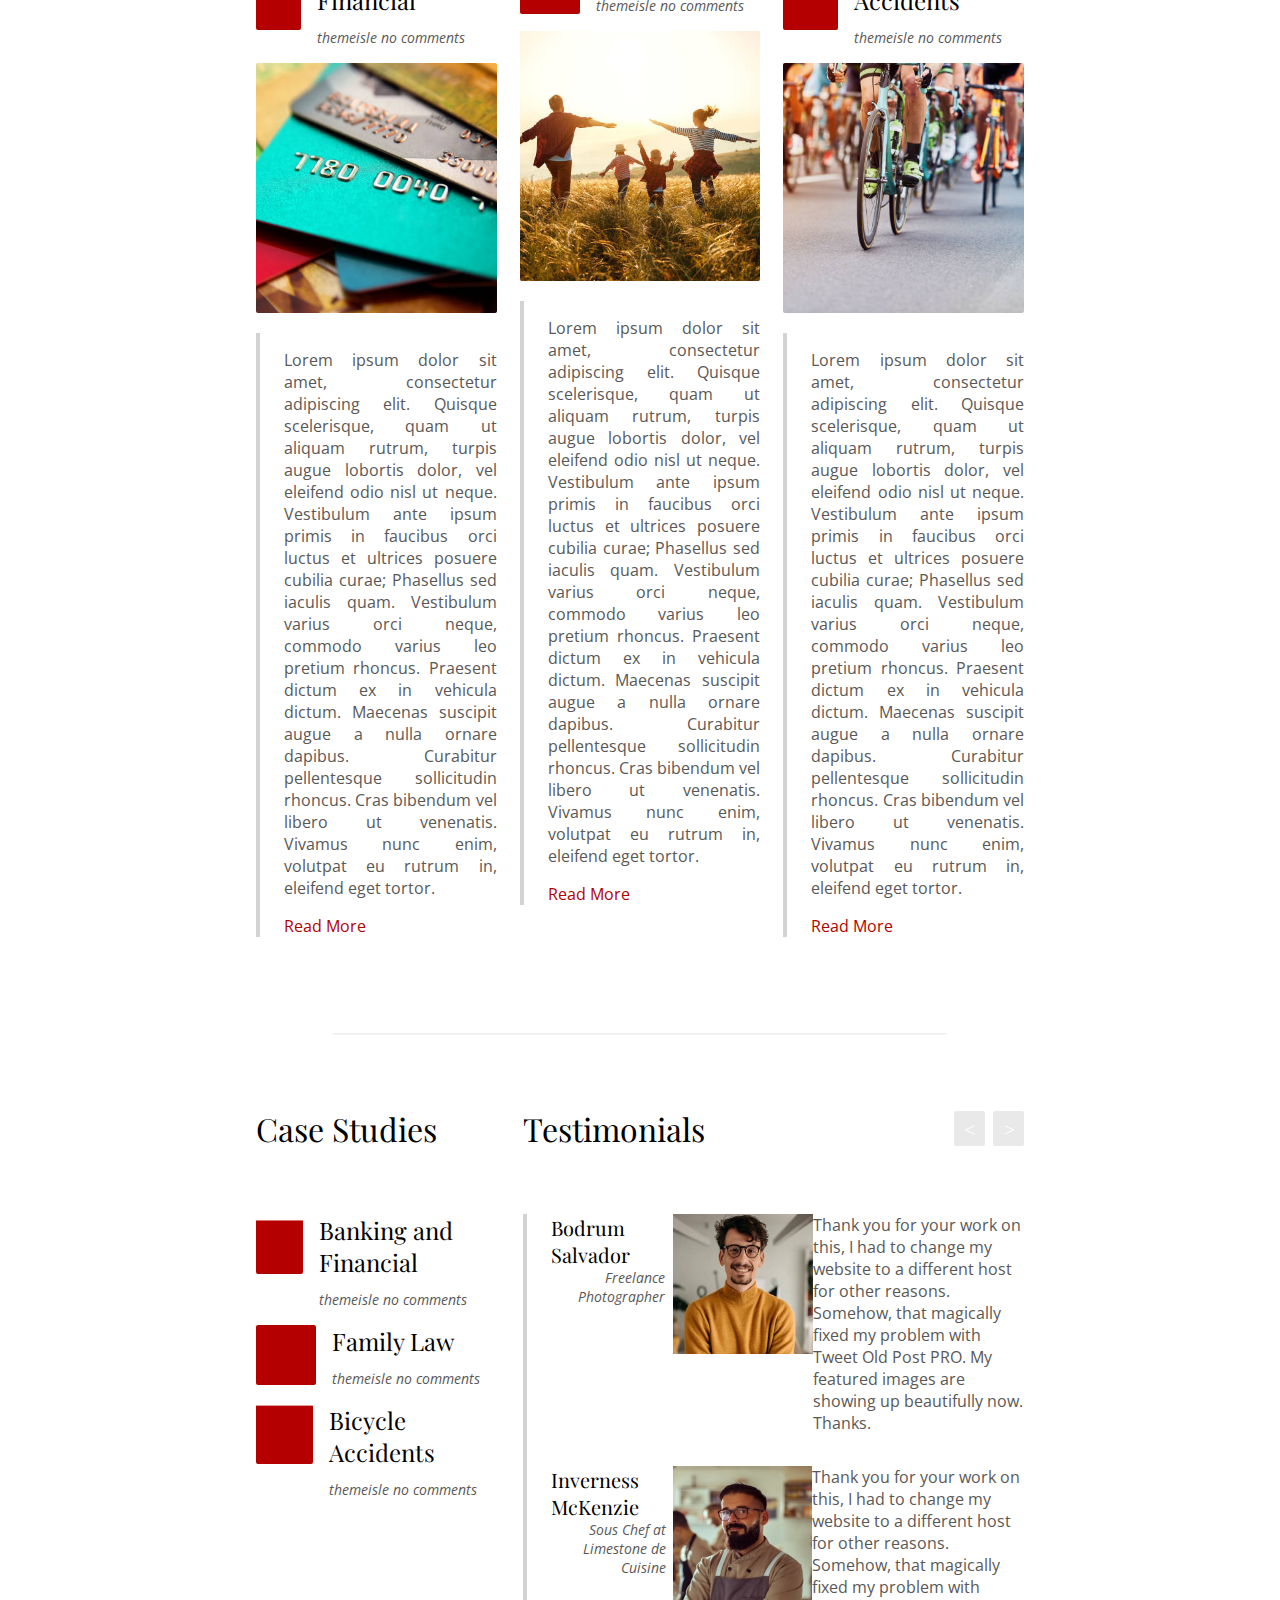
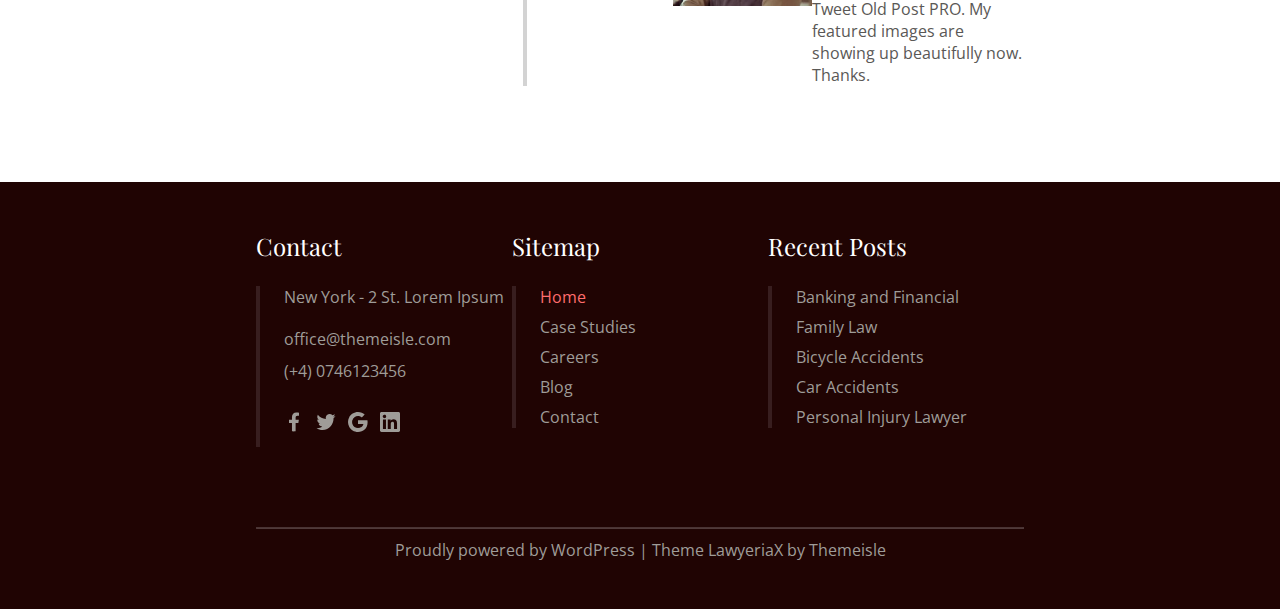
==== commit 50a3881b: "index ang blog page finished, done with the contact page and finished out the my messages page." ====
--- a/index.html
+++ b/index.html
@@ -391,21 +391,21 @@
                 <p>(+4) 0746123456</p>
                 <div class="br"></div>
                 <div>
-                    <svg width="40" height="40" viewBox="0 0 40 40" fill="none" xmlns="http://www.w3.org/2000/svg">
+                    <a href="#" ><svg width="40" height="40" viewBox="0 0 40 40" fill="none" xmlns="http://www.w3.org/2000/svg">
                         <path d="M28.6895 22.2136L29.726 15.3883H23.242V10.9612C23.242 9.09345 24.1461 7.27184 27.0502 7.27184H30V1.46117C30 1.46117 27.3242 1 24.7671 1C19.4247 1 15.9361 4.26966 15.9361 10.1864V15.3883H10V22.2136H15.9361V38.7141C17.1279 38.9032 18.347 39 19.589 39C20.8311 39 22.0502 38.9032 23.242 38.7141V22.2136H28.6895Z" fill="#9f9c98"/>
-                    </svg>
-                    <svg width="40" height="40" viewBox="0 0 40 40" fill="none" xmlns="http://www.w3.org/2000/svg">
+                    </svg></a>
+                    <a href="#"><svg width="40" height="40" viewBox="0 0 40 40" fill="none" xmlns="http://www.w3.org/2000/svg">
                         <path d="M35.095 11.9679C35.1105 12.3199 35.1105 12.6559 35.1105 13.0079C35.1259 23.68 27.2851 36 12.9464 36C8.7173 36 4.56539 34.736 1 32.368C1.61738 32.448 2.23477 32.48 2.85215 32.48C6.35581 32.48 9.76686 31.264 12.5297 29.008C9.19578 28.944 6.2632 26.688 5.24452 23.392C6.41755 23.632 7.62145 23.584 8.76361 23.248C5.13647 22.512 2.52803 19.1999 2.51259 15.3439C2.51259 15.3119 2.51259 15.2799 2.51259 15.2479C3.59301 15.8719 4.81235 16.2239 6.04712 16.2559C2.63607 13.8879 1.57108 9.16791 3.63932 5.4719C7.60601 10.5279 13.4403 13.5839 19.7067 13.9199C19.0739 11.1199 19.9383 8.17591 21.9602 6.1919C25.0934 3.13589 30.0325 3.2959 32.9959 6.54391C34.7401 6.1919 36.4224 5.5199 37.9504 4.5759C37.3639 6.44791 36.1446 8.03191 34.524 9.03991C36.0674 8.84791 37.58 8.41591 39 7.77591C37.9504 9.40792 36.6231 10.8159 35.095 11.9679Z" fill="#9f9c98"/>
-                    </svg>
-                    <svg width="40" height="40" viewBox="0 0 40 40" fill="none" xmlns="http://www.w3.org/2000/svg">
+                    </svg></a>
+                    <a href="#"><svg width="40" height="40" viewBox="0 0 40 40" fill="none" xmlns="http://www.w3.org/2000/svg">
                         <path fill-rule="evenodd" clip-rule="evenodd" d="M39.2 20.4546C39.2 19.0364 39.0727 17.6727 38.8364 16.3636H20V24.1H30.7636C30.3 26.6 28.8909 28.7182 26.7727 30.1364V35.1546H33.2364C37.0182 31.6727 39.2 26.5455 39.2 20.4546Z" fill="#9f9c98"/>
                         <path fill-rule="evenodd" clip-rule="evenodd" d="M20 40C25.4 40 29.9273 38.2091 33.2364 35.1545L26.7727 30.1364C24.9818 31.3364 22.6909 32.0454 20 32.0454C14.7909 32.0454 10.3818 28.5273 8.80909 23.8H2.12727V28.9818C5.41818 35.5182 12.1818 40 20 40Z" fill="#9f9c98"/>
                         <path fill-rule="evenodd" clip-rule="evenodd" d="M8.80909 23.8C8.40909 22.6 8.18182 21.3182 8.18182 20C8.18182 18.6818 8.40909 17.4 8.80909 16.2V11.0182H2.12727C0.772727 13.7182 0 16.7727 0 20C0 23.2273 0.772727 26.2818 2.12727 28.9818L8.80909 23.8Z" fill="#9f9c98"/>
                         <path fill-rule="evenodd" clip-rule="evenodd" d="M20 7.95455C22.9364 7.95455 25.5727 8.96364 27.6455 10.9455L33.3818 5.20909C29.9182 1.98182 25.3909 0 20 0C12.1818 0 5.41818 4.48182 2.12727 11.0182L8.80909 16.2C10.3818 11.4727 14.7909 7.95455 20 7.95455Z" fill="#9f9c98"/>
-                    </svg>
-                    <svg width="40" height="40" viewBox="0 0 40 40" fill="none" xmlns="http://www.w3.org/2000/svg">
+                    </svg></a>
+                    <a href="#"><svg width="40" height="40" viewBox="0 0 40 40" fill="none" xmlns="http://www.w3.org/2000/svg">
                         <path d="M37.0472 0H2.95278C2.16965 0 1.4186 0.311096 0.864849 0.864849C0.311096 1.4186 0 2.16965 0 2.95278V37.0472C0 37.8303 0.311096 38.5814 0.864849 39.1352C1.4186 39.6889 2.16965 40 2.95278 40H37.0472C37.8303 40 38.5814 39.6889 39.1352 39.1352C39.6889 38.5814 40 37.8303 40 37.0472V2.95278C40 2.16965 39.6889 1.4186 39.1352 0.864849C38.5814 0.311096 37.8303 0 37.0472 0ZM11.9222 34.075H5.90833V14.9722H11.9222V34.075ZM8.91111 12.325C8.22894 12.3212 7.56319 12.1153 6.99789 11.7335C6.43259 11.3516 5.99307 10.8109 5.7348 10.1795C5.47652 9.54808 5.41108 8.85432 5.54672 8.18576C5.68236 7.5172 6.013 6.90379 6.49693 6.42297C6.98085 5.94214 7.59636 5.61544 8.26578 5.4841C8.9352 5.35276 9.62852 5.42266 10.2583 5.68498C10.888 5.9473 11.4259 6.39028 11.8041 6.95802C12.1823 7.52576 12.3839 8.19282 12.3833 8.875C12.3898 9.33172 12.3042 9.78506 12.1317 10.208C11.9592 10.6309 11.7033 11.0148 11.3793 11.3368C11.0553 11.6587 10.6697 11.9121 10.2457 12.0819C9.82167 12.2517 9.36778 12.3344 8.91111 12.325ZM34.0889 34.0917H28.0778V23.6556C28.0778 20.5778 26.7694 19.6278 25.0806 19.6278C23.2972 19.6278 21.5472 20.9722 21.5472 23.7333V34.0917H15.5333V14.9861H21.3167V17.6333H21.3944C21.975 16.4583 24.0083 14.45 27.1111 14.45C30.4667 14.45 34.0917 16.4417 34.0917 22.275L34.0889 34.0917Z" fill="#9f9c98"/>
-                    </svg>
+                    </svg></a>
 
                 </div>
             </div>
@@ -434,7 +434,7 @@
     </div>
     <div class="credits">
         <hr>
-        <div class=""></div>
+        <div class="br"></div>
         <p>Proudly powered by WordPress | Theme LawyeriaX by Themeisle</p>
     </div>
 </footer>
--- a/css/style.css
+++ b/css/style.css
@@ -12,6 +12,7 @@
     --color-footer : #9f9c98;
     --border-color-footer: #381e1f;
     --footer-a-tag-color: #ff6d6d;
+    --footer-a-tag-color-visited: #7d7b78;
     --contact-submit-btn-color: #397ab3;
     --messages-page-hover-div-color:#c1c1c11c;
 }
@@ -24,6 +25,17 @@
     margin: 0;
     padding: 0;
     box-sizing: border-box;
+
+}
+*:focus-visible{
+    outline: 2px var(--primary-color) solid;
+}
+a:visited{
+    color: var(--gray);
+}
+
+a:hover{
+    color: var(--primary-color);
 }
 
 h1,h2,h3,h4{
@@ -182,6 +194,9 @@
 .footer a:hover{
     color: var(--footer-a-tag-color);
 }
+.footer a:visited{
+    color: var(--footer-a-tag-color-visited);
+}
 .footer svg{
     width: 20px;
     margin-right: .5em;
@@ -234,4 +249,10 @@
 }
 .br{
     margin: 10px 0;
+}
+.sticky{
+    position: sticky;
+    top: 1em;
+    height: 15%;
+    bottom: 1em;
 }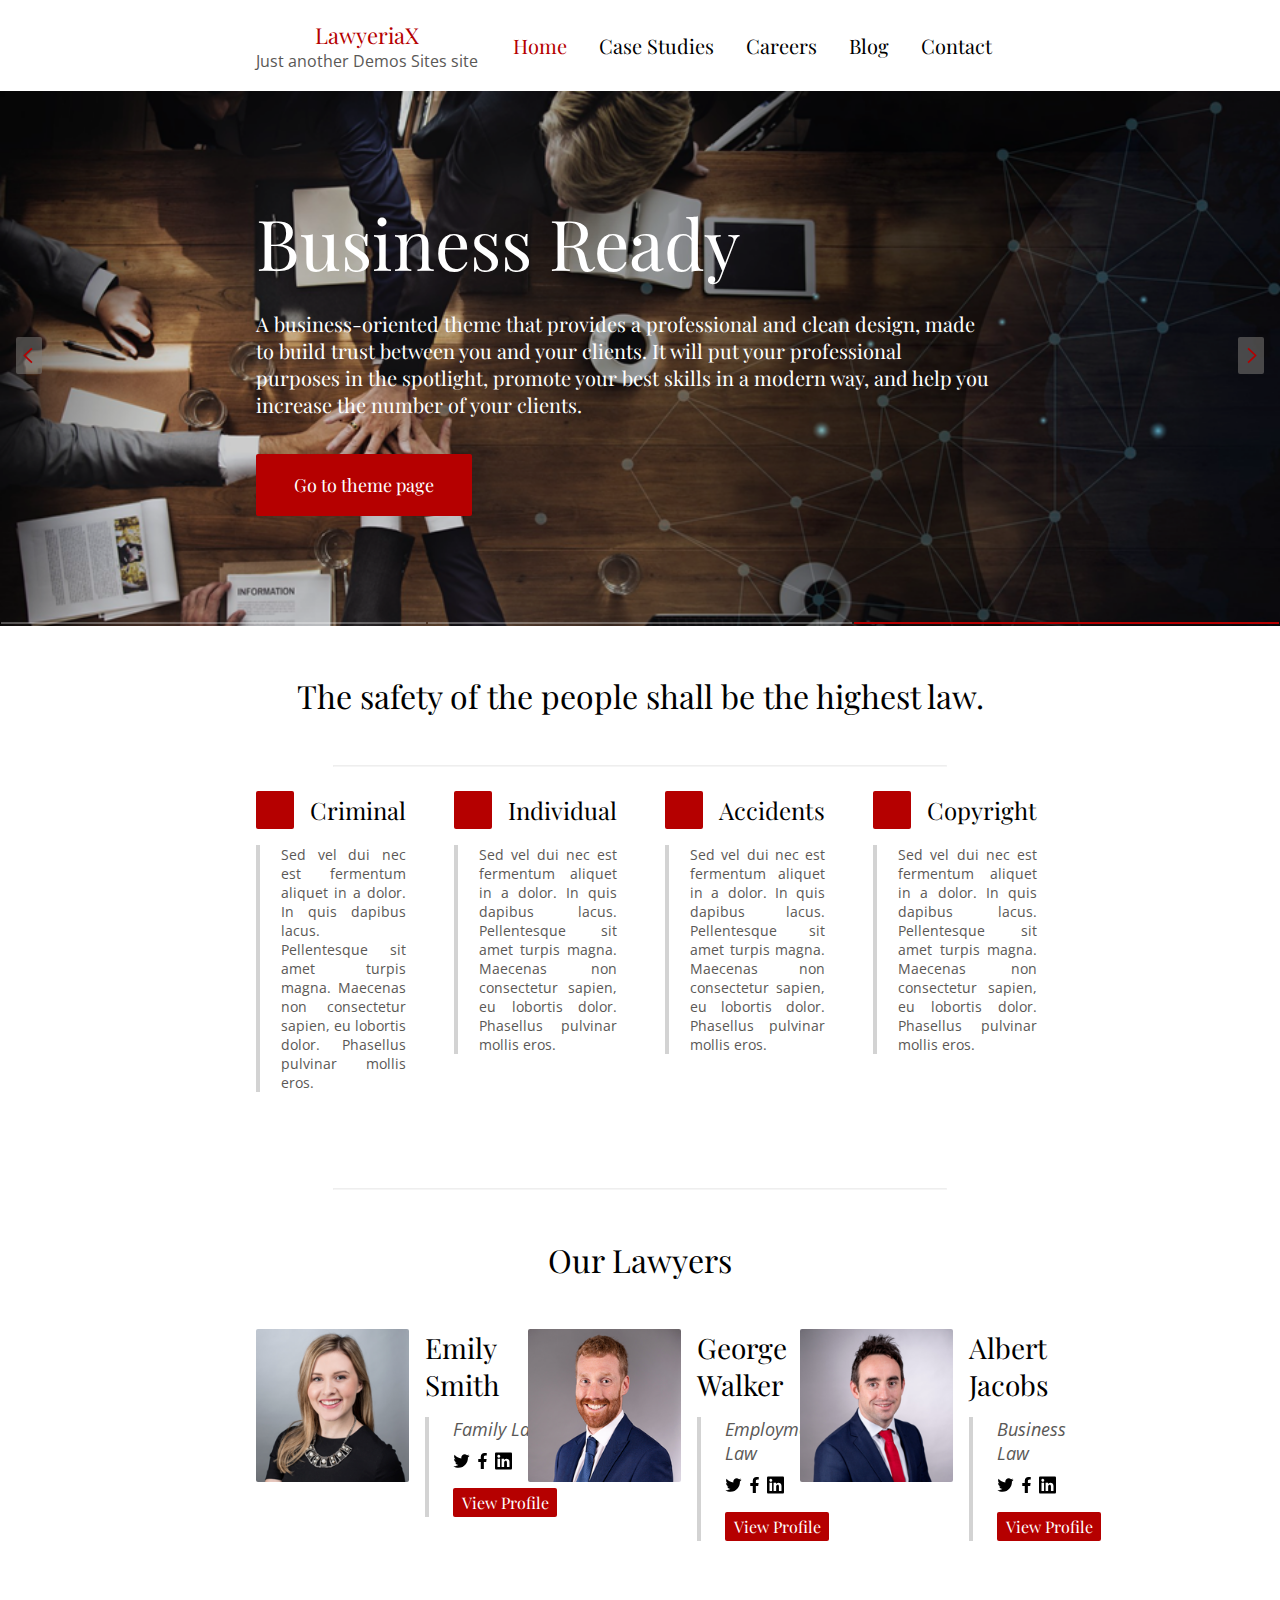
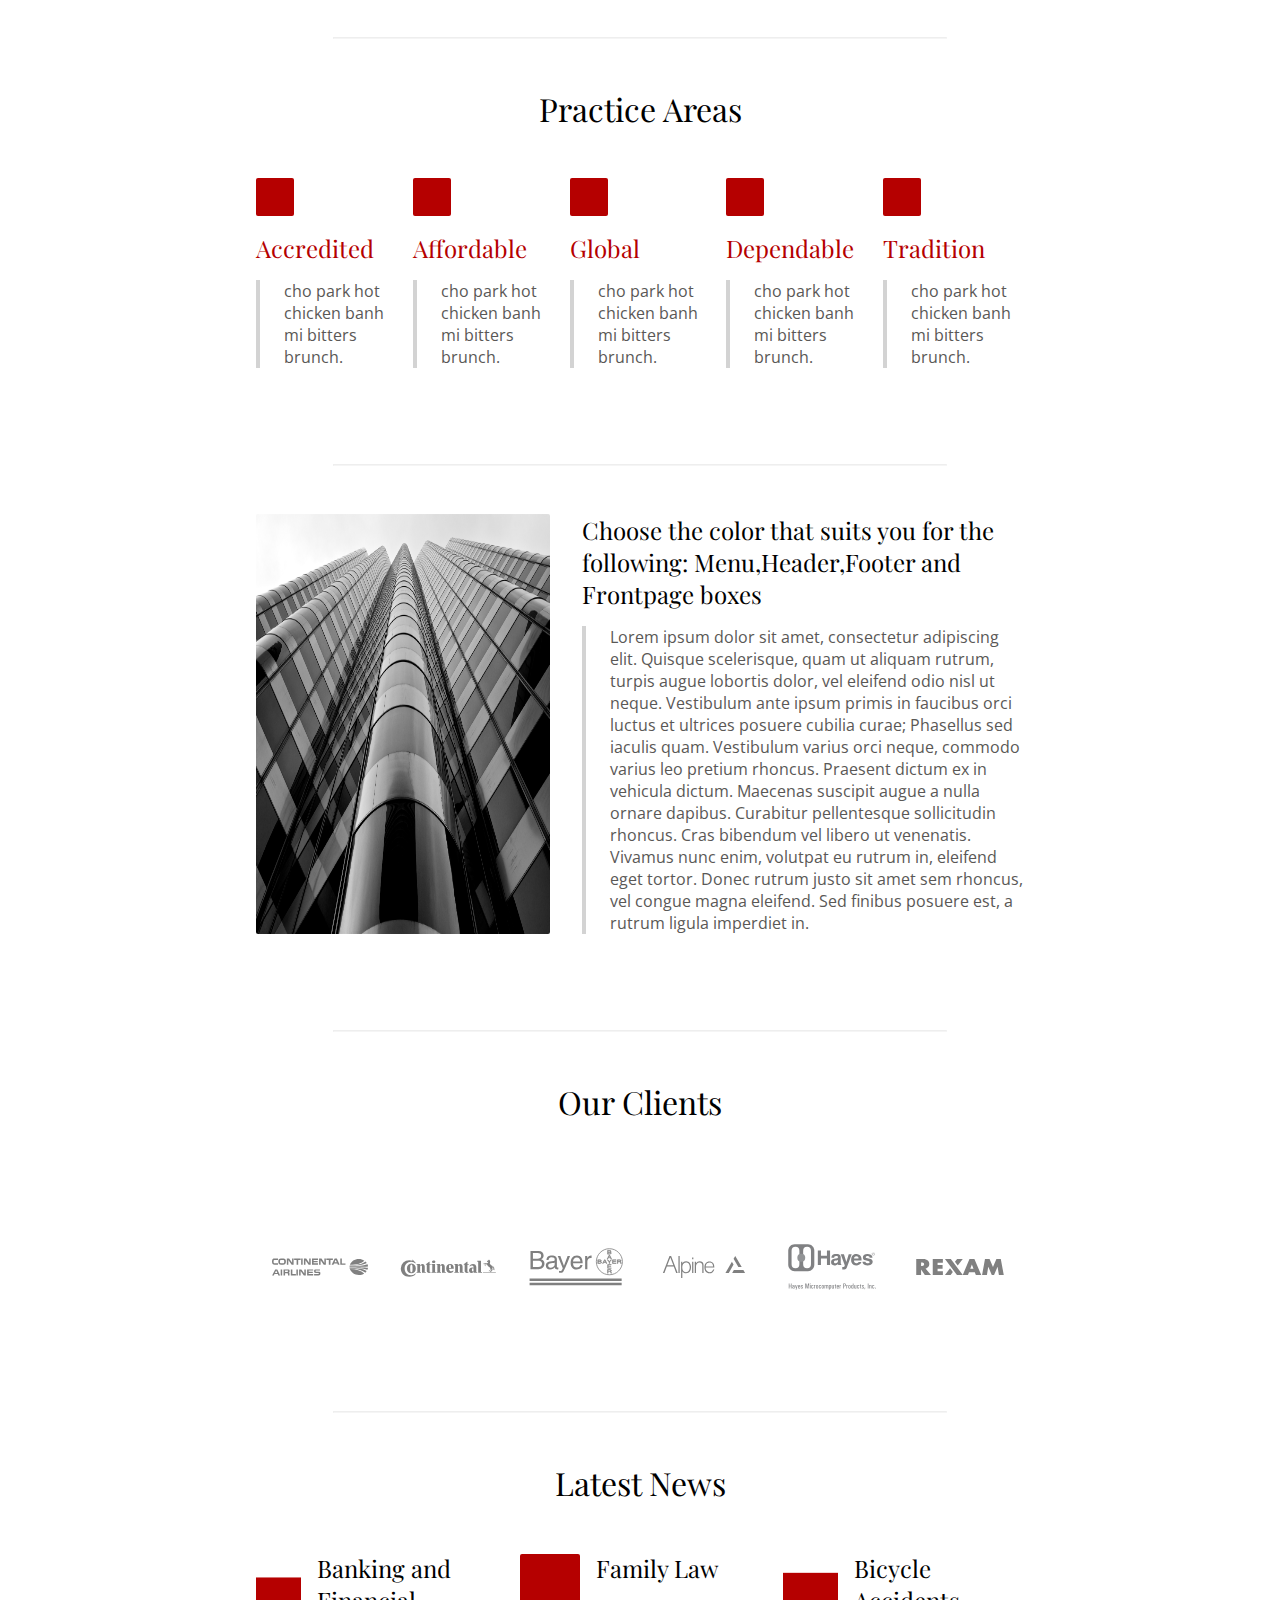
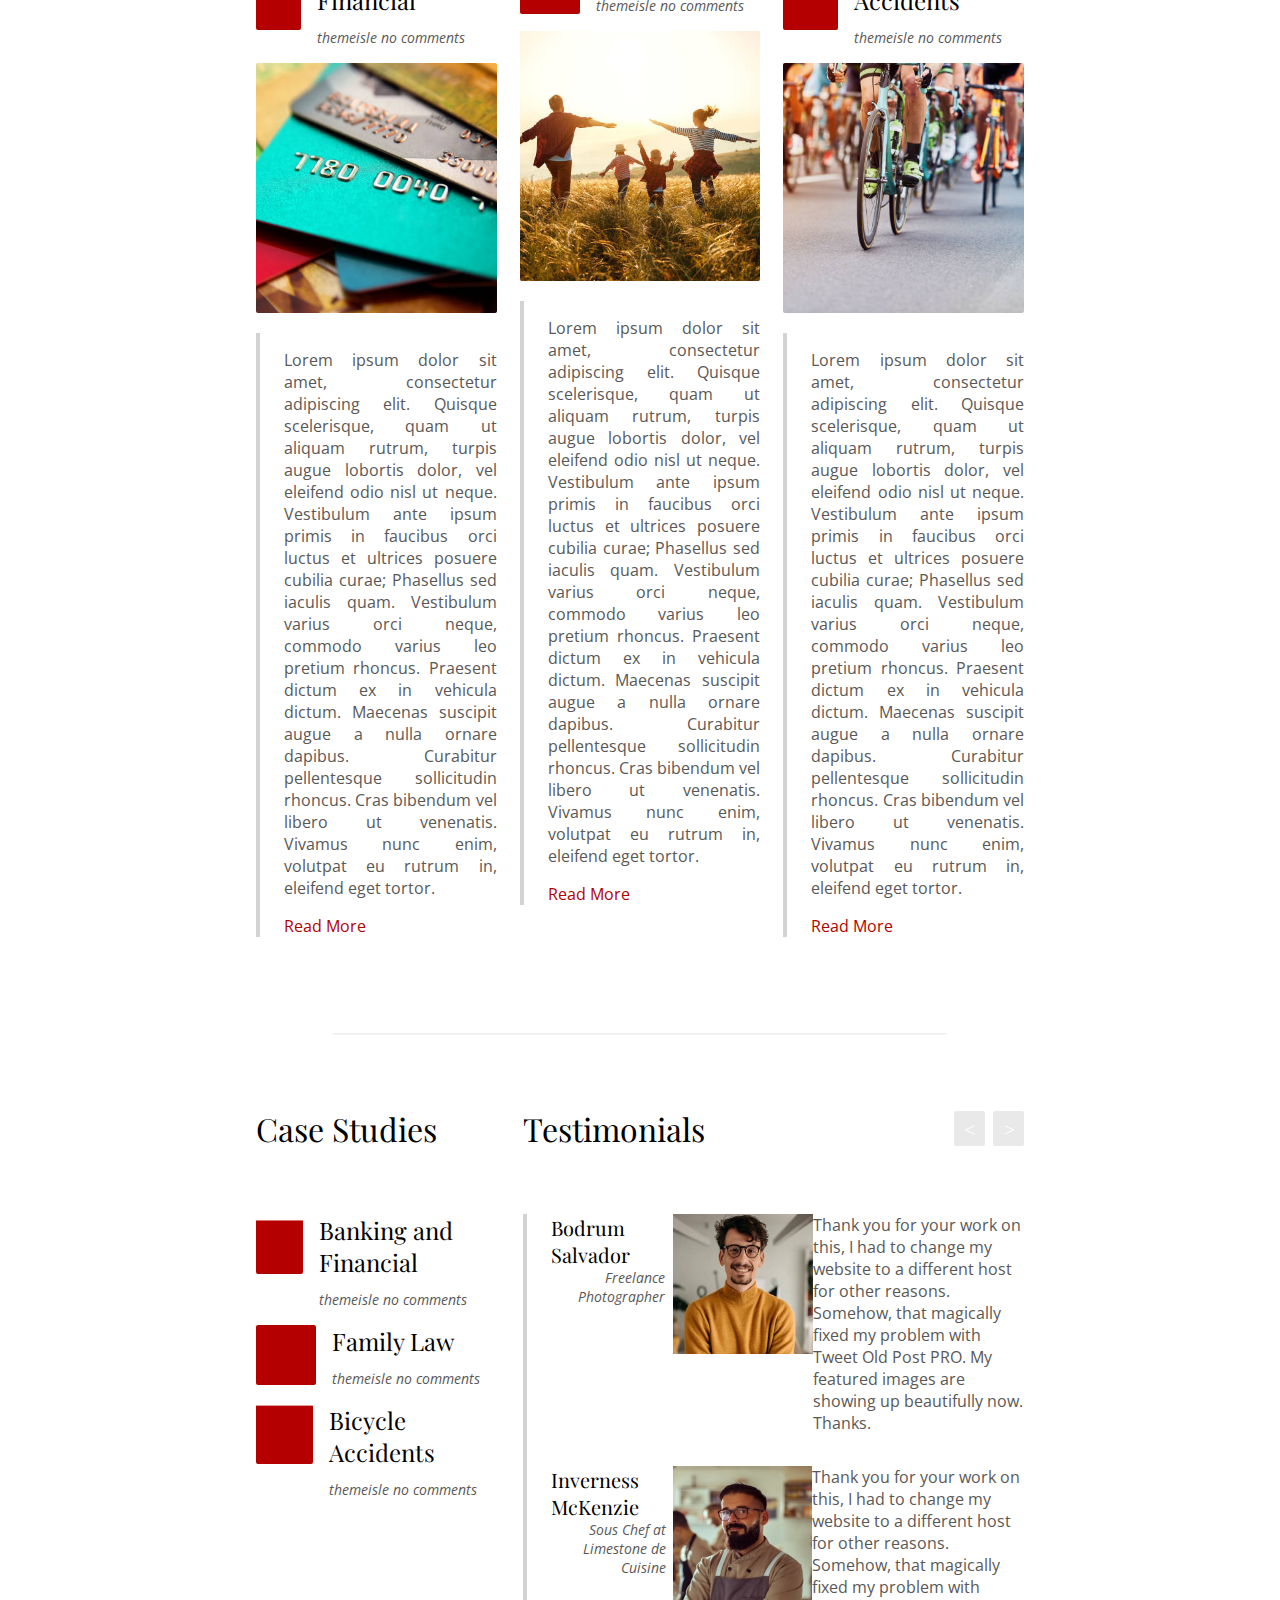
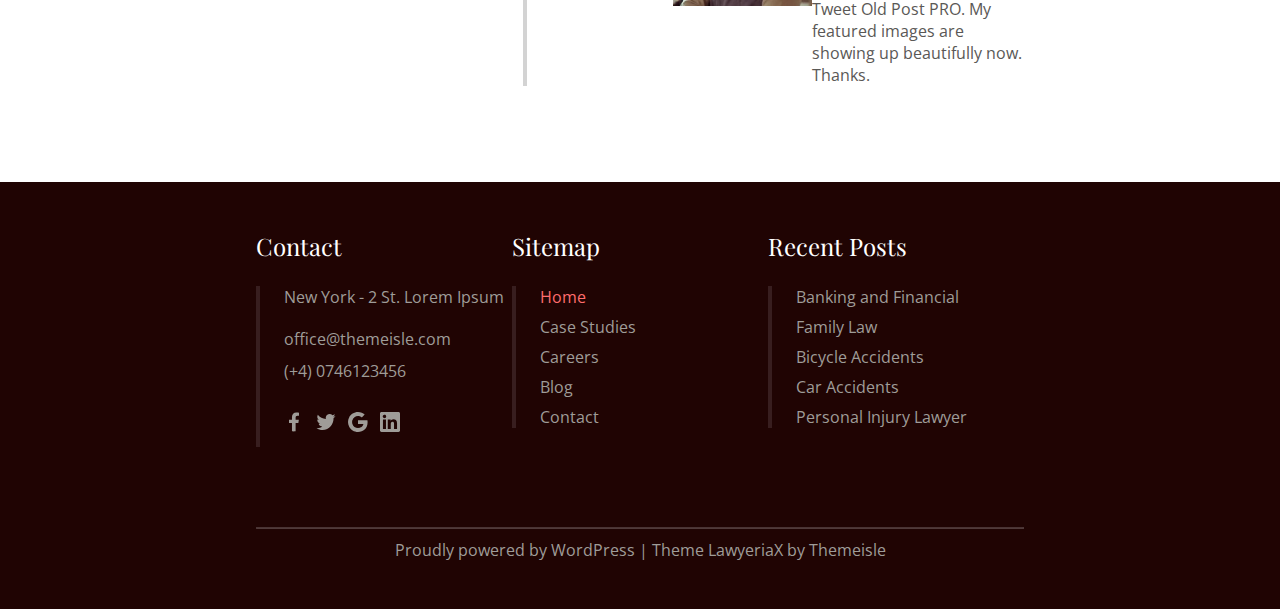
==== commit 18ee9743: "index ang blog page finished, done with the contact page and finished out the my messages page." ====
--- a/index.html
+++ b/index.html
@@ -30,13 +30,20 @@
 <main>
     <section class="jumbotron">
         <div class="jumbotron-description">
-            <h1>Business Ready</h1>
-            <p>A business-oriented theme that provides a professional and clean design, made</p>
-            <p>to build trust between you and your clients. It will put your professional</p>
-            <p>purposes in the spotlight, promote your best skills in a modern way, and help you</p>
-            <p>increase the number of your clients.</p>
-            <button type="button" class="btn-L-primary">Go to theme page</button>
-
+            <div class="left-arrow">
+                <img src="img/arrow_previous.svg" alt="">
+            </div>
+            <div class="jumbotron-description-middle">
+                <h1>Business Ready</h1>
+                <p>A business-oriented theme that provides a professional and clean design, made</p>
+                <p>to build trust between you and your clients. It will put your professional</p>
+                <p>purposes in the spotlight, promote your best skills in a modern way, and help you</p>
+                <p>increase the number of your clients.</p>
+                <button type="button" class="btn-L-primary">Go to theme page</button>
+            </div>
+            <div class="right-arrow">
+                <img src="img/arrow_next.svg" alt="">
+            </div>
         </div>
         <div class="slider">
             <span></span>
--- a/css/style.css
+++ b/css/style.css
@@ -151,6 +151,9 @@
     font-family: 'Playfair Display', serif;
     font-weight: normal;
 }
+.btn-L-primary:focus-visible, .btn-primary:focus-visible{
+    outline: 2px var(--gray) solid;
+}
 footer{
     background-color: var(--footer-bg-color);
     color: white;
@@ -192,7 +195,7 @@
     margin-bottom: 0;
 }
 .footer a:hover{
-    color: var(--footer-a-tag-color);
+    color: var(--footer-a-tag-color)!important;
 }
 .footer a:visited{
     color: var(--footer-a-tag-color-visited);
--- a/css/index.css
+++ b/css/index.css
@@ -17,11 +17,43 @@
     font-size: 20px;
 }
 .jumbotron-description{
+    display: flex;
+    flex-direction: row;
+    align-items: center;
+}
+.jumbotron-description-middle{
+    display: flex;
+    flex-direction: column;
     width: 60%;
     margin: 0 auto;
     padding: 6.5em 0;
 }
-
+.left-arrow{
+    background-color: #7d7b788a;
+    width: 2%;
+    height: 37px;
+    margin-left: 1em;
+    color: var(--primary-color);
+    display: flex;
+    align-items: center;
+    justify-content: center;
+    border-radius: 2px;
+}
+.left-arrow img,.right-arrow img{
+    width: 100%;
+    height: 53%;
+}
+.right-arrow{
+    background-color: #7d7b788a;
+    width: 2%;
+    height: 37px;
+    margin-right: 1em;
+    color: var(--primary-color);
+    display: flex;
+    align-items: center;
+    justify-content: center;
+    border-radius: 2px;
+}
 .prefixed-width{
     width: 60%;
     margin: 0 auto 6rem;
